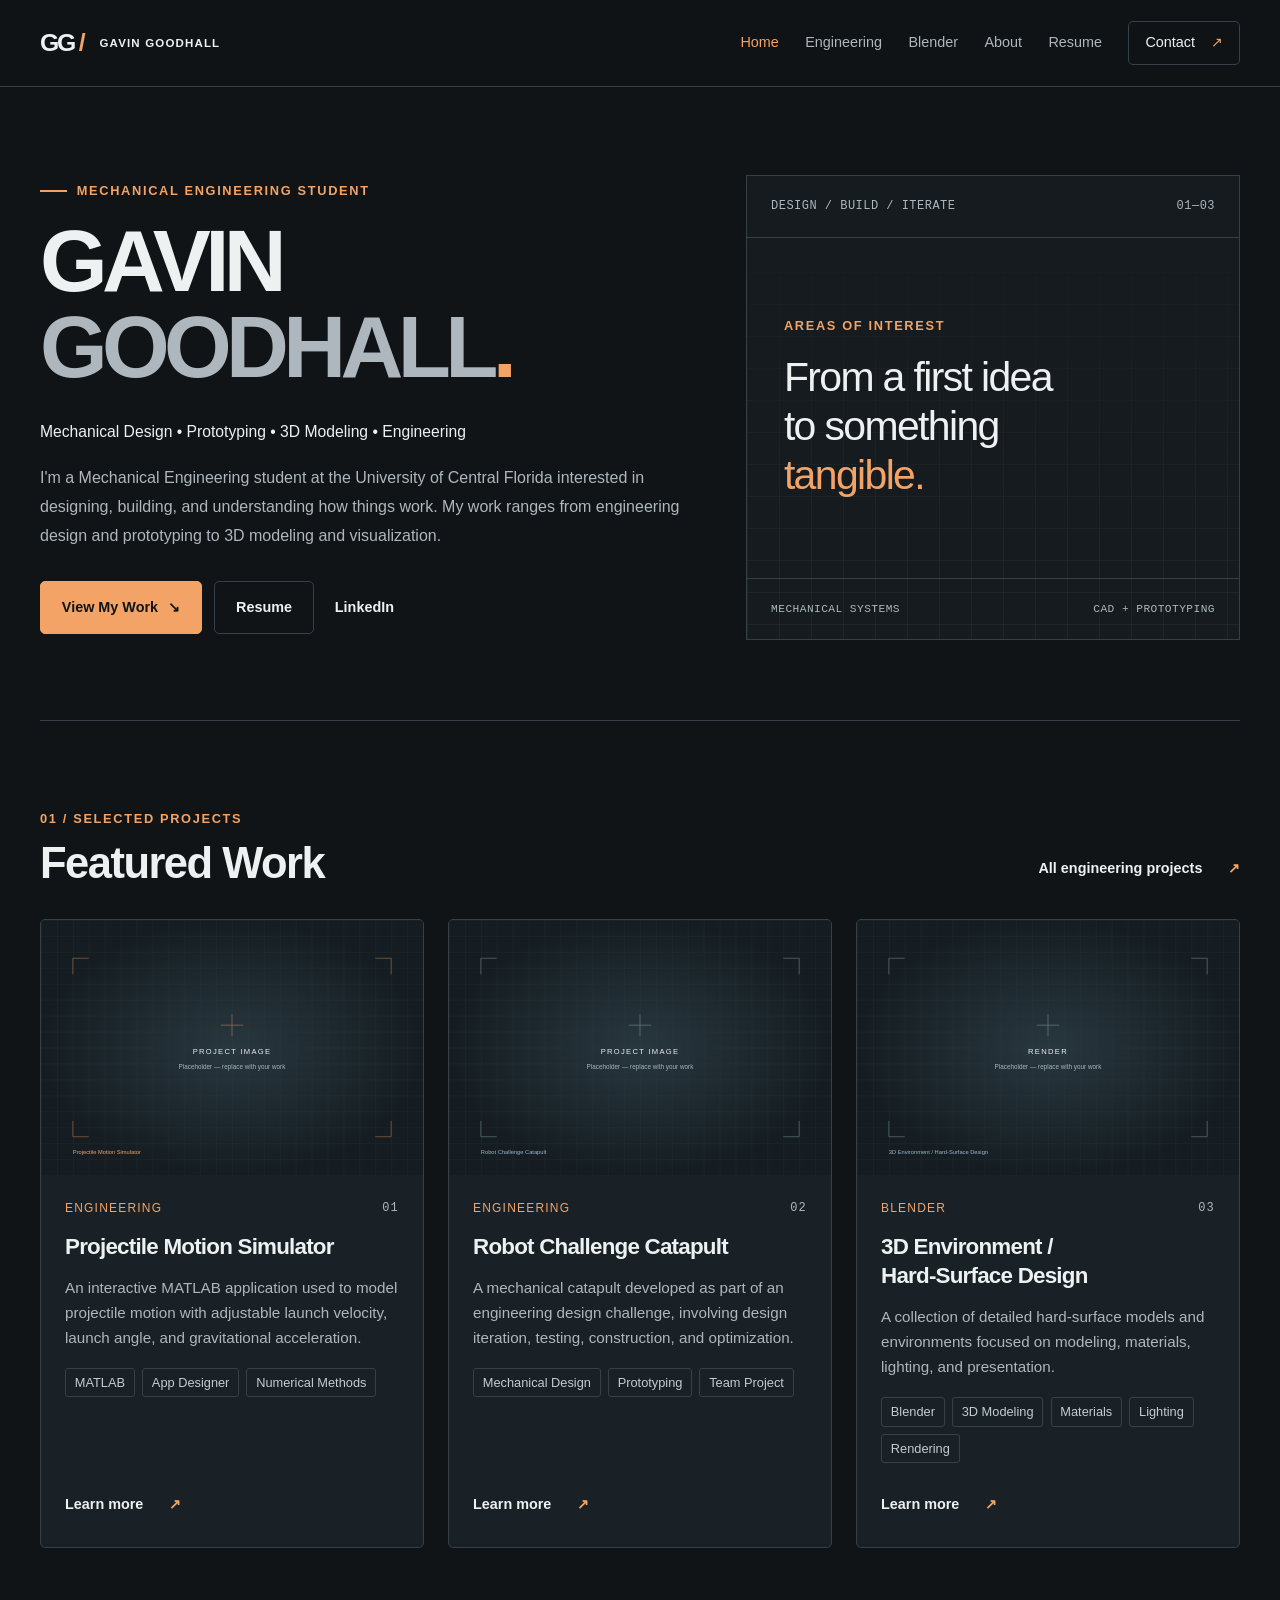
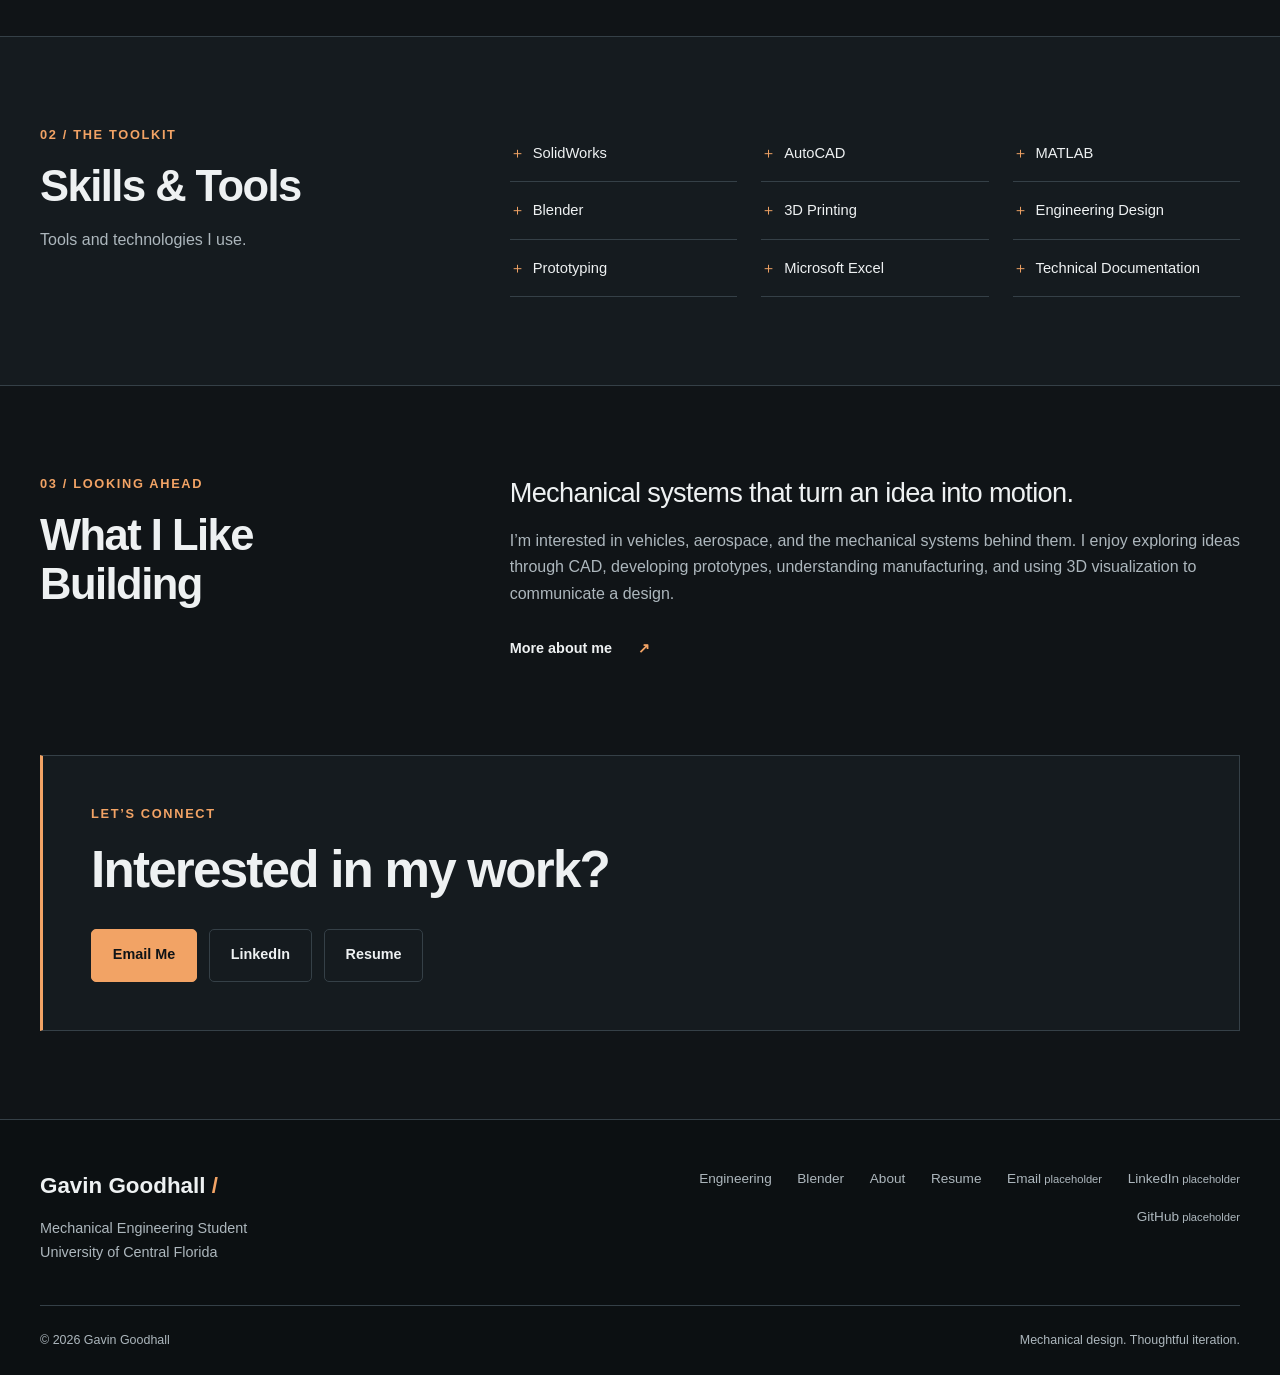
==== index.html @ ec871f54 "adding files" ====
<!doctype html>
<html lang="en"><head><meta charset="utf-8"><meta name="viewport" content="width=device-width, initial-scale=1">
<title>Gavin Goodhall | Mechanical Engineering Portfolio</title><meta name="description" content="Mechanical engineering portfolio featuring engineering projects, CAD, prototyping, MATLAB, 3D modeling, and Blender work."><meta name="theme-color" content="#101417">
<meta property="og:type" content="website"><meta property="og:title" content="Gavin Goodhall | Mechanical Engineering Portfolio"><meta property="og:description" content="Mechanical engineering portfolio featuring engineering projects, CAD, prototyping, MATLAB, 3D modeling, and Blender work.">
<!-- PLACEHOLDER: after publishing, replace these examples with full public URLs and a real 1200 × 630 JPG/PNG. Keep commented until ready.
<meta property="og:url" content="https://YOUR-USERNAME.github.io/YOUR-REPOSITORY/index.html">
<meta property="og:image" content="https://YOUR-USERNAME.github.io/YOUR-REPOSITORY/assets/images/social-preview.jpg">
-->
<link rel="icon" type="image/svg+xml" href="data:image/svg+xml,%3Csvg xmlns='http://www.w3.org/2000/svg' viewBox='0 0 64 64'%3E%3Crect width='64' height='64' rx='12' fill='%23101417'/%3E%3Ctext x='8' y='43' font-family='Arial' font-size='30' font-weight='bold' fill='%23f2a365'%3EGG%3C/text%3E%3C/svg%3E">
<link rel="stylesheet" href="css/style.css"><script defer src="js/main.js"></script></head><body>
<a class="skip-link" href="#main">Skip to content</a>
<header class="site-header"><div class="container nav-wrap"><a class="brand" href="index.html" aria-label="Gavin Goodhall home"><span class="monogram" aria-hidden="true">GG<span> /</span></span><span class="brand-name">GAVIN GOODHALL</span></a>
<button class="menu-toggle" type="button" aria-expanded="false" aria-controls="primary-nav">Menu <span aria-hidden="true">☰</span></button>
<nav id="primary-nav" aria-label="Main navigation"><a href="index.html" aria-current="page">Home</a><a href="engineering.html">Engineering</a><a href="blender.html">Blender</a><a href="about.html">About</a><a href="assets/resume/Gavin_Goodhall_Resume.pdf">Resume</a><a class="nav-contact" href="#contact">Contact <span aria-hidden="true">↗</span></a></nav></div></header><main id="main"><section class="hero container"><div class="hero-copy"><p class="eyebrow"><span class="accent-rule"></span> Mechanical Engineering Student</p><h1>GAVIN<br><span>GOODHALL</span><span class="hero-dot">.</span></h1><p class="hero-subtitle">Mechanical Design • Prototyping • 3D Modeling • Engineering</p><p class="intro">I'm a Mechanical Engineering student at the University of Central Florida interested in designing, building, and understanding how things work. My work ranges from engineering design and prototyping to 3D modeling and visualization.</p><div class="button-row"><a class="button primary" href="#featured">View My Work <span aria-hidden="true">↘</span></a><a class="button" href="assets/resume/Gavin_Goodhall_Resume.pdf">Resume</a><a class="button subtle" href="https://www.linkedin.com/in/YOUR-PROFILE/" data-placeholder="LinkedIn" aria-label="LinkedIn (placeholder)">LinkedIn<span class="placeholder-marker"> placeholder</span></a></div></div><div class="hero-panel"><div class="panel-label"><span>DESIGN / BUILD / ITERATE</span><span>01—03</span></div><div class="hero-lines" aria-hidden="true"></div><div class="panel-copy"><span class="eyebrow">Areas of interest</span><p>From a first idea<br>to something<br><em>tangible.</em></p></div><div class="panel-bottom"><span>MECHANICAL SYSTEMS</span><span>CAD + PROTOTYPING</span></div></div></section>
<section id="featured" class="section container"><div class="section-heading"><div><p class="eyebrow">01 / Selected projects</p><h2>Featured Work</h2></div><a class="text-link" href="engineering.html">All engineering projects <span aria-hidden="true">↗</span></a></div><div class="project-grid featured-grid"><!-- PROJECT CARD: duplicate this article to add work. -->
<article class="project-card"><a class="image-link" href="projects/projectile-simulator.html" tabindex="-1" aria-hidden="true"><img src="assets/images/projectile-simulator.svg" alt="Placeholder for Projectile Motion Simulator project image" width="1200" height="800" loading="lazy"></a><div class="card-body"><div class="card-meta"><span>Engineering</span><span>01</span></div><h3>Projectile Motion Simulator</h3><p>An interactive MATLAB application used to model projectile motion with adjustable launch velocity, launch angle, and gravitational acceleration.</p><ul class="tags" aria-label="Tools and technologies"><li>MATLAB</li><li>App Designer</li><li>Numerical Methods</li></ul><a class="text-link" href="projects/projectile-simulator.html">Learn more<span class="sr-only">: Projectile Motion Simulator</span><span aria-hidden="true">↗</span></a></div></article><!-- PROJECT CARD: duplicate this article to add work. -->
<article class="project-card"><a class="image-link" href="projects/robot-catapult.html" tabindex="-1" aria-hidden="true"><img src="assets/images/robot-catapult.svg" alt="Placeholder for Robot Challenge Catapult project image" width="1200" height="800" loading="lazy"></a><div class="card-body"><div class="card-meta"><span>Engineering</span><span>02</span></div><h3>Robot Challenge Catapult</h3><p>A mechanical catapult developed as part of an engineering design challenge, involving design iteration, testing, construction, and optimization.</p><ul class="tags" aria-label="Tools and technologies"><li>Mechanical Design</li><li>Prototyping</li><li>Team Project</li></ul><a class="text-link" href="projects/robot-catapult.html">Learn more<span class="sr-only">: Robot Challenge Catapult</span><span aria-hidden="true">↗</span></a></div></article><article class="project-card"><a class="image-link" href="blender.html" tabindex="-1" aria-hidden="true"><img src="assets/images/blender-feature.svg" alt="Placeholder for 3D environment and hard-surface renders" width="1200" height="800" loading="lazy"></a><div class="card-body"><div class="card-meta"><span>Blender</span><span>03</span></div><h3>3D Environment / Hard-Surface Design</h3><p>A collection of detailed hard-surface models and environments focused on modeling, materials, lighting, and presentation.</p><ul class="tags" aria-label="Tools and technologies"><li>Blender</li><li>3D Modeling</li><li>Materials</li><li>Lighting</li><li>Rendering</li></ul><a class="text-link" href="blender.html">Learn more<span class="sr-only">: 3D Modeling &amp; Visualization</span><span aria-hidden="true">↗</span></a></div></article></div></section>
<section class="section tools-section"><div class="container tools-layout"><div><p class="eyebrow">02 / The toolkit</p><h2>Skills &amp; Tools</h2><p>Tools and technologies I use.</p></div><ul class="tool-list"><li><span aria-hidden="true">＋</span>SolidWorks</li><li><span aria-hidden="true">＋</span>AutoCAD</li><li><span aria-hidden="true">＋</span>MATLAB</li><li><span aria-hidden="true">＋</span>Blender</li><li><span aria-hidden="true">＋</span>3D Printing</li><li><span aria-hidden="true">＋</span>Engineering Design</li><li><span aria-hidden="true">＋</span>Prototyping</li><li><span aria-hidden="true">＋</span>Microsoft Excel</li><li><span aria-hidden="true">＋</span>Technical Documentation</li></ul></div></section>
<section class="section container interests-section"><div><p class="eyebrow">03 / Looking ahead</p><h2>What I Like<br>Building</h2></div><div><p class="large-copy">Mechanical systems that turn an idea into motion.</p><p>I’m interested in vehicles, aerospace, and the mechanical systems behind them. I enjoy exploring ideas through CAD, developing prototypes, understanding manufacturing, and using 3D visualization to communicate a design.</p><a class="text-link" href="about.html">More about me <span aria-hidden="true">↗</span></a></div></section>
<section class="container contact-cta"><p class="eyebrow">Let’s connect</p><h2>Interested in my work?</h2><div class="button-row"><a class="button primary" href="mailto:your-email@example.com" data-placeholder="Email Me" aria-label="Email Me (placeholder)">Email Me<span class="placeholder-marker"> placeholder</span></a><a class="button" href="https://www.linkedin.com/in/YOUR-PROFILE/" data-placeholder="LinkedIn" aria-label="LinkedIn (placeholder)">LinkedIn<span class="placeholder-marker"> placeholder</span></a><a class="button" href="assets/resume/Gavin_Goodhall_Resume.pdf">Resume</a></div></section></main><footer id="contact" class="site-footer"><div class="container"><div class="footer-top"><div><a class="footer-name" href="index.html">Gavin Goodhall<span> /</span></a><p>Mechanical Engineering Student<br>University of Central Florida</p></div><div class="footer-links"><a href="engineering.html">Engineering</a><a href="blender.html">Blender</a><a href="about.html">About</a><a href="assets/resume/Gavin_Goodhall_Resume.pdf">Resume</a><a class="" href="mailto:your-email@example.com" data-placeholder="Email" aria-label="Email (placeholder)">Email<span class="placeholder-marker"> placeholder</span></a><a class="" href="https://www.linkedin.com/in/YOUR-PROFILE/" data-placeholder="LinkedIn" aria-label="LinkedIn (placeholder)">LinkedIn<span class="placeholder-marker"> placeholder</span></a><a class="" href="https://github.com/YOUR-USERNAME" data-placeholder="GitHub" aria-label="GitHub (placeholder)">GitHub<span class="placeholder-marker"> placeholder</span></a></div></div><div class="footer-bottom"><span>© <span data-year>2026</span> Gavin Goodhall</span><span>Mechanical design. Thoughtful iteration.</span></div></div></footer>
<dialog id="placeholder-dialog" class="notice-dialog" aria-labelledby="notice-title"><button class="dialog-close" type="button" data-close aria-label="Close placeholder notice">Close ×</button><p class="eyebrow">Portfolio in progress</p><h2 id="notice-title">Contact link coming soon</h2><p id="notice-copy">This is a placeholder link. Gavin’s contact information has not been added yet.</p></dialog></body></html>
---- css/style.css ----
/* GAVIN GOODHALL / Shared styles for every page.
   Change these tokens to recolor or resize the whole site. No build step needed. */
:root {
  --background: #101417;
  --surface: #151b1f;
  --card-color: #192126;
  --text: #eef1f2;
  --muted: #adb7bd;
  --accent: #f2a365;
  --accent-hover: #ffc18c;
  --border-color: #354047;
  --spacing-xs: .5rem;
  --spacing-sm: 1rem;
  --spacing-md: 1.5rem;
  --spacing-lg: 2.5rem;
  --spacing-xl: 5.5rem;
  --max-content-width: 1240px;
  --radius: 5px;
}
* { box-sizing: border-box; }
html { scroll-behavior: smooth; scroll-padding-top: 7rem; }
body { margin: 0; background: var(--background); color: var(--text); font-family: "Segoe UI", Arial, sans-serif; font-size: 1rem; line-height: 1.65; -webkit-font-smoothing: antialiased; }
body.modal-open { overflow: hidden; }
a { color: inherit; text-decoration: none; }
button { font: inherit; cursor: pointer; }
button, a { -webkit-tap-highlight-color: transparent; }
a:focus-visible, button:focus-visible { outline: 3px solid var(--accent); outline-offset: 5px; }
::selection { background: var(--accent); color: var(--background); }
img { display: block; width: 100%; max-width: 100%; height: auto; }
figure, p, h1, h2, h3 { margin: 0; }
p { color: var(--muted); }
p + p { margin-top: 1rem; }
h1, h2, h3 { color: var(--text); line-height: 1.12; font-weight: 650; letter-spacing: -.035em; text-wrap: balance; }
h2 { font-size: clamp(2rem, 3.4vw, 3rem); }
h3 { font-size: 1.4rem; line-height: 1.3; }
strong { font-weight: 600; }
.container { width: min(var(--max-content-width), calc(100% - 5rem)); margin-inline: auto; }
.section { padding-block: var(--spacing-xl); }
.eyebrow { text-transform: uppercase; letter-spacing: .13em; font-size: .8rem; line-height: 1.5; font-weight: 600; margin-bottom: 1.1rem; color: var(--accent); }
.sr-only { position: absolute; width: 1px; height: 1px; padding: 0; margin: -1px; overflow: hidden; clip: rect(0,0,0,0); white-space: nowrap; border: 0; }
.skip-link { position: fixed; top: -100px; left: 1rem; padding: .7rem 1rem; background: var(--accent); color: var(--background); z-index: 100; }
.skip-link:focus { top: 1rem; }
/* Navigation stays usable without JavaScript; JS enhances it on mobile. */
.site-header { position: sticky; top: 0; z-index: 20; background: #101417f5; border-bottom: 1px solid var(--border-color); }
.nav-wrap { display: flex; align-items: center; justify-content: space-between; min-height: 86px; gap: 1.5rem; }
.brand { display: flex; align-items: center; gap: 1rem; flex-shrink: 0; }
.monogram { font-size: 1.55rem; letter-spacing: -.09em; font-weight: 750; }
.monogram span, .footer-name span { color: var(--accent); }
.brand-name { letter-spacing: .1em; font-size: .72rem; font-weight: 650; }
#primary-nav { display: flex; align-items: center; gap: 1.65rem; font-size: .9rem; }
#primary-nav a { padding-block: .7rem; color: var(--muted); transition: color .18s ease; }
#primary-nav a:hover, #primary-nav a[aria-current="page"] { color: var(--accent); }
#primary-nav .nav-contact { border: 1px solid var(--border-color); color: var(--text); padding: .55rem 1rem; border-radius: var(--radius); }
.nav-contact span { color: var(--accent); margin-left: .75rem; }
.menu-toggle { display: none; border: 1px solid var(--border-color); border-radius: var(--radius); background: transparent; color: var(--text); padding: .55rem .8rem; }
/* Homepage: editorial nameplate and a quiet technical grid, not a stock photo. */
.hero { display: grid; grid-template-columns: 1.3fr 1fr; gap: 4rem; align-items: center; padding-block: 5.5rem 5rem; }
.hero .eyebrow { display: flex; align-items: center; gap: .6rem; }
.accent-rule { width: 1.7rem; height: 2px; background: var(--accent); }
.hero h1 { font-size: clamp(3.5rem, 6.8vw, 6.2rem); line-height: .99; font-weight: 750; letter-spacing: -.065em; }
.hero h1 > span:not(.hero-dot) { color: var(--muted); }
.hero-dot { color: var(--accent); }
.hero-subtitle { color: var(--text); margin-top: 1.8rem; max-width: 34rem; font-size: .98rem; }
.intro { max-width: 47rem; font-size: 1.1rem; line-height: 1.8; }
.hero .intro { margin-top: 1.2rem; font-size: 1rem; }
.button-row { display: flex; gap: .75rem; align-items: center; flex-wrap: wrap; margin-top: 1.9rem; }
.button { display: inline-flex; justify-content: center; align-items: center; gap: .65rem; padding: .85rem 1.3rem; min-height: 48px; border: 1px solid var(--border-color); border-radius: var(--radius); font-size: .9rem; font-weight: 600; color: var(--text); transition: background .18s ease, border-color .18s ease, transform .18s ease; }
.button:hover { background: var(--card-color); border-color: var(--muted); transform: translateY(-2px); }
.button.primary { background: var(--accent); color: var(--background); border-color: var(--accent); }
.button.primary:hover { background: var(--accent-hover); border-color: var(--accent-hover); }
.button.subtle { border-color: transparent; padding-inline: .5rem; }
.placeholder-marker { display: none; }
.hero-panel { min-height: 465px; position: relative; overflow: hidden; background: var(--surface); border: 1px solid var(--border-color); display: flex; flex-direction: column; justify-content: space-between; }
.panel-label, .panel-bottom { display: flex; justify-content: space-between; gap: 1rem; position: relative; z-index: 1; padding: 1.3rem 1.5rem; font-family: Consolas, monospace; font-size: .75rem; color: var(--muted); letter-spacing: .04em; }
.panel-label { border-bottom: 1px solid var(--border-color); }
.panel-bottom { border-top: 1px solid var(--border-color); font-size: .7rem; }
.hero-lines { position: absolute; inset: 0; background-image: linear-gradient(#34404750 1px, transparent 1px), linear-gradient(90deg,#34404750 1px, transparent 1px); background-size: 32px 32px; mask-image: linear-gradient(to bottom, transparent, black); }
.panel-copy { padding: 2rem 2.3rem; position: relative; }
.panel-copy p:not(.eyebrow) { color: var(--text); font-size: clamp(2rem,3.2vw,3rem); letter-spacing: -.04em; line-height: 1.2; }
.panel-copy em { color: var(--accent); font-style: normal; }
.section-heading { display: flex; align-items: end; justify-content: space-between; gap: 2rem; margin-bottom: 2rem; }
.section-heading .eyebrow { margin-bottom: .65rem; }
#featured { border-top: 1px solid var(--border-color); }
.text-link { display: inline-flex; align-items: center; gap: 1.6rem; font-size: .9rem; font-weight: 600; border-bottom: 1px solid transparent; padding-block: .35rem; }
.text-link span[aria-hidden] { color: var(--accent); }
.text-link:hover { color: var(--accent); border-bottom-color: var(--accent); }
/* Shared engineering cards: no fixed text heights, so editing won't clip content. */
.project-grid { display: grid; gap: 1.5rem; }
.featured-grid { grid-template-columns: repeat(3,minmax(0,1fr)); }
.engineering-grid { grid-template-columns: repeat(2,minmax(0,1fr)); }
.project-card { min-width: 0; background: var(--card-color); border: 1px solid var(--border-color); border-radius: var(--radius); overflow: hidden; display: flex; flex-direction: column; transition: transform .2s ease, border-color .2s ease; }
.project-card:hover { transform: translateY(-4px); border-color: #70818b; }
.image-link { display: block; overflow: hidden; }
.project-card img { aspect-ratio: 3/2; object-fit: cover; transition: transform .3s ease; }
.project-card:hover img { transform: scale(1.025); }
.card-body { padding: 1.5rem; flex: 1; display: flex; align-items: start; flex-direction: column; }
.card-meta { width: 100%; display: flex; justify-content: space-between; gap: 1rem; text-transform: uppercase; letter-spacing: .1em; font-size: .75rem; color: var(--accent); margin-bottom: .8rem; }
.card-meta span:last-child { color: var(--muted); font-family: Consolas, monospace; }
.card-body h3 { margin-bottom: .9rem; }
.card-body p { font-size: .95rem; }
.tags { list-style: none; padding: 0; margin: 1.1rem 0 1.5rem; display: flex; flex-wrap: wrap; gap: .45rem; }
.tags li { font-size: .8rem; color: #c2ccd2; border: 1px solid var(--border-color); border-radius: 3px; padding: .2rem .55rem; }
.card-body .text-link { margin-top: auto; }
.tools-section { background: var(--surface); border-block: 1px solid var(--border-color); }
.tools-layout { display: grid; grid-template-columns: 1fr 1.8fr; gap: 4rem; }
.tools-layout h2 { margin-bottom: 1rem; }
.tool-list { list-style: none; margin: 0; padding: 0; display: grid; grid-template-columns: repeat(3,minmax(0,1fr)); gap: 0 1.5rem; }
.tool-list li { padding: 1rem 0; border-bottom: 1px solid var(--border-color); font-size: .92rem; }
.tool-list span { color: var(--accent); padding-right: .5rem; }
.interests-section { display: grid; grid-template-columns: 1fr 1.8fr; gap: 4rem; }
.large-copy { font-size: 1.7rem; color: var(--text); letter-spacing: -.025em; line-height: 1.4; }
.interests-section .text-link { margin-top: 1.5rem; }
.contact-cta { margin-bottom: 5.5rem; padding: 3rem; border: 1px solid var(--border-color); background: var(--surface); border-left: 3px solid var(--accent); }
.contact-cta h2 { font-size: clamp(2rem,4vw,3.3rem); }
/* Inner pages. */
.page-heading { padding-block: 4.5rem 3.5rem; }
.page-heading h1 { font-size: clamp(3rem,6vw,5.3rem); max-width: 62rem; margin-bottom: 1.6rem; }
.page-heading h1 span { color: var(--muted); }
.content-note { font-size: .85rem; color: var(--muted); margin-top: 1.4rem; }
.projects-section { padding-top: .5rem; }
.engineering-grid .card-body { padding: 1.8rem; }
.art-grid { display: grid; grid-template-columns: repeat(2,minmax(0,1fr)); gap: 3rem 1.8rem; }
.art-card:first-child { grid-column: 1 / -1; }
.art-card:first-child img { aspect-ratio: 2.4; }
.art-open { display: block; width: 100%; border: 0; padding: 0; background: none; color: var(--text); text-align: left; }
.art-image { overflow: hidden; position: relative; border: 1px solid var(--border-color); border-radius: var(--radius); }
.art-image img { aspect-ratio: 3/2; object-fit: cover; transition: transform .25s ease; }
.art-open:hover img { transform: scale(1.025); }
.view-render { position: absolute; bottom: 1rem; right: 1rem; padding: .5rem .8rem; background: var(--background); border: 1px solid var(--border-color); border-radius: 3px; font-size: .85rem; }
.view-render span { color: var(--accent); margin-left: .75rem; }
.art-title { display: flex; justify-content: space-between; gap: 1rem; margin-top: 1.2rem; align-items: start; }
.art-title > span { color: var(--accent); font-family: Consolas,monospace; font-size: .85rem; }
.art-tools { color: var(--text); margin-top: .6rem; font-size: .9rem; }
.art-tools span { color: var(--muted); }
.focus-line { font-size: .85rem; margin-top: .3rem; }
/* Native dialogs trap focus, support Escape, and restore focus to the opener. */
dialog { color: var(--text); background: var(--surface); border: 1px solid var(--border-color); border-radius: 7px; padding: 2rem; width: min(1000px,calc(100% - 2rem)); max-height: 90dvh; overscroll-behavior: contain; }
dialog::backdrop { background: #000b; backdrop-filter: blur(5px); }
dialog:not([open]) { display: none; }
.dialog-header { display: flex; justify-content: space-between; align-items: center; gap: 1rem; margin-bottom: 1.5rem; }
.dialog-header .eyebrow { margin: 0; }
.dialog-close { margin-left: auto; flex-shrink: 0; background: var(--card-color); color: var(--text); border: 1px solid var(--border-color); border-radius: var(--radius); padding: .55rem .8rem; min-height: 44px; }
.dialog-close:hover { border-color: var(--accent); }
.gallery-dialog h2 { margin-bottom: 1.5rem; }
.gallery-meta { display: flex; flex-wrap: wrap; gap: 1.5rem 3rem; margin-block: 1.5rem; }
.gallery-meta p { flex: 1; min-width: 10rem; font-size: .9rem; margin: 0; }
.gallery-meta strong { display: block; color: var(--text); margin-bottom: .4rem; }
.modal-images { display: grid; gap: 1.5rem; }
figcaption { color: var(--muted); font-size: .85rem; padding-block: .65rem; }
.notice-dialog { max-width: 520px; }
.notice-dialog > .dialog-close { display: block; margin-bottom: 1rem; }
.notice-dialog h2 { margin-bottom: 1rem; }
.about-grid { display: grid; grid-template-columns: repeat(2,minmax(0,1fr)); gap: 1.5rem; margin-bottom: 5rem; }
.about-block { border: 1px solid var(--border-color); background: var(--surface); padding: 2.5rem; }
.about-block h2 { font-size: 2rem; margin-bottom: 1.2rem; }
.education { border-top: 3px solid var(--accent); }
.graduation { padding-top: 1.5rem; margin-top: 1.5rem; border-top: 1px solid var(--border-color); }
.graduation strong { color: var(--text); }
.resume-block .button { margin-top: 1.5rem; }
.back-link { display: inline-block; font-size: .9rem; margin-bottom: 2.5rem; color: var(--muted); }
.back-link:hover { color: var(--accent); }
.project-heading h1 { font-size: clamp(2.6rem,5.5vw,4.6rem); }
.project-cover { max-height: 600px; object-fit: cover; border: 1px solid var(--border-color); border-radius: var(--radius); }
.project-detail { display: grid; grid-template-columns: 220px minmax(0,1fr); gap: 5rem; padding-top: 4rem; }
.project-aside { align-self: start; position: sticky; top: 7.5rem; }
.project-aside nav { display: grid; gap: .6rem; border-left: 1px solid var(--border-color); padding-left: 1rem; }
.project-aside a { font-size: .85rem; color: var(--muted); }
.project-aside a:hover { color: var(--accent); }
.project-story section { padding-bottom: 2.5rem; margin-bottom: 2.5rem; border-bottom: 1px solid var(--border-color); }
.project-story h2 { font-size: 1.8rem; margin-bottom: 1.2rem; }
.placeholder-text { border-left: 2px solid var(--border-color); padding-left: 1rem; }
.placeholder-text strong { color: var(--accent); font-size: .9rem; }
.detail-gallery { display: grid; grid-template-columns: repeat(3,minmax(0,1fr)); gap: 1.5rem; }
.detail-gallery img { border: 1px solid var(--border-color); border-radius: var(--radius); }
.bottom-back { margin-bottom: 4rem; }
/* Footer is deliberately present in HTML on every page (also works without JS). */
.site-footer { background: #0c1012; border-top: 1px solid var(--border-color); padding-top: 3rem; }
.footer-top { display: grid; grid-template-columns: 1fr 1fr; gap: 3rem; padding-bottom: 2.5rem; }
.footer-name { font-size: 1.4rem; font-weight: 600; }
.footer-top p { font-size: .9rem; margin-top: .8rem; }
.footer-links { display: flex; flex-wrap: wrap; align-content: start; justify-content: end; gap: 1rem 1.6rem; font-size: .85rem; color: var(--muted); }
.footer-links a:hover { color: var(--accent); }
.footer-links .placeholder-marker { display: inline; font-size: .7rem; }
.footer-bottom { display: flex; justify-content: space-between; gap: 1rem; padding-block: 1.5rem; border-top: 1px solid var(--border-color); font-size: .78rem; color: var(--muted); }
@media (min-width: 1600px) { :root { --max-content-width: 1380px; } .hero { padding-block: 7rem; } }
@media (max-width: 1100px) {
  .brand-name { display: none; }
  .hero { gap: 2.5rem; }
  .hero-panel { min-height: 430px; }
  .hero h1 { font-size: clamp(3.5rem,7vw,5.5rem); }
  .tools-layout, .interests-section { gap: 2rem; }
  .tool-list { grid-template-columns: repeat(2,minmax(0,1fr)); }
  .featured-grid { gap: 1rem; }
  .card-body { padding: 1.2rem; }
  .project-detail { gap: 3rem; }
}
@media (max-width: 800px) {
  :root { --spacing-xl: 3.5rem; }
  .container { width: calc(100% - 2.5rem); }
  .nav-wrap { min-height: 74px; flex-wrap: wrap; }
  .brand-name { display: inline; }
  #primary-nav { width: 100%; flex-wrap: wrap; padding-bottom: 1rem; gap: .8rem 1.4rem; }
  .js .menu-toggle { display: block; }
  .js #primary-nav { display: none; }
  .js #primary-nav.is-open { display: flex; }
  .hero { grid-template-columns: 1fr; padding-top: 3.5rem; }
  .hero h1 { font-size: clamp(3.6rem,11vw,6rem); }
  .hero-panel { min-height: 330px; }
  .panel-copy p:not(.eyebrow) { font-size: 2.5rem; }
  .featured-grid { grid-template-columns: 1fr; gap: 1.5rem; }
  .featured-grid .project-card { display: grid; grid-template-columns: 1fr 1.15fr; }
  .featured-grid .image-link { height: 100%; }
  .featured-grid img { height: 100%; object-fit: cover; }
  .tools-layout, .interests-section { grid-template-columns: 1fr; }
  .tool-list { grid-template-columns: repeat(3,minmax(0,1fr)); }
  .section-heading { align-items: start; flex-direction: column; gap: 1rem; }
  .about-block { padding: 1.8rem; }
  .project-detail { grid-template-columns: 1fr; gap: 2.5rem; }
  .project-aside { position: static; }
  .project-aside nav { display: flex; flex-wrap: wrap; gap: .7rem 1.2rem; }
  .detail-gallery { grid-template-columns: 1fr; }
  .footer-top { grid-template-columns: 1fr; gap: 2rem; }
  .footer-links { justify-content: start; }
}
@media (max-width: 560px) {
  .container { width: calc(100% - 2rem); }
  .brand-name { font-size: .65rem; }
  .hero h1 { font-size: clamp(2.8rem,11.3vw,4.2rem); }
  .hero-subtitle { font-size: .9rem; }
  .hero .eyebrow { font-size: .7rem; }
  .panel-label, .panel-bottom { padding: 1rem; font-size: .65rem; }
  .panel-copy { padding: 1.5rem; }
  .featured-grid .project-card { display: flex; }
  .featured-grid img { height: auto; }
  .card-body, .engineering-grid .card-body { padding: 1.4rem; }
  .engineering-grid, .art-grid, .about-grid { grid-template-columns: 1fr; }
  .art-card:first-child img { aspect-ratio: 3/2; }
  .art-title h3 { font-size: 1.25rem; }
  .tool-list { grid-template-columns: repeat(2,minmax(0,1fr)); gap: 0 1rem; }
  .tool-list li { font-size: .85rem; }
  .contact-cta { padding: 2rem 1.3rem; margin-bottom: 3.5rem; }
  .page-heading { padding-top: 3rem; }
  .page-heading h1 { font-size: 2.75rem; overflow-wrap: anywhere; }
  .intro { font-size: 1rem; }
  .footer-bottom { flex-direction: column; gap: .4rem; }
  dialog { padding: 1.2rem; max-height: 92dvh; }
  .dialog-header .eyebrow { font-size: .65rem; }
}
/* Respect the visitor's system preference and keep movement optional. */
@media (prefers-reduced-motion: reduce) {
  html { scroll-behavior: auto; }
  *, *::before, *::after { transition: none !important; animation: none !important; }
}
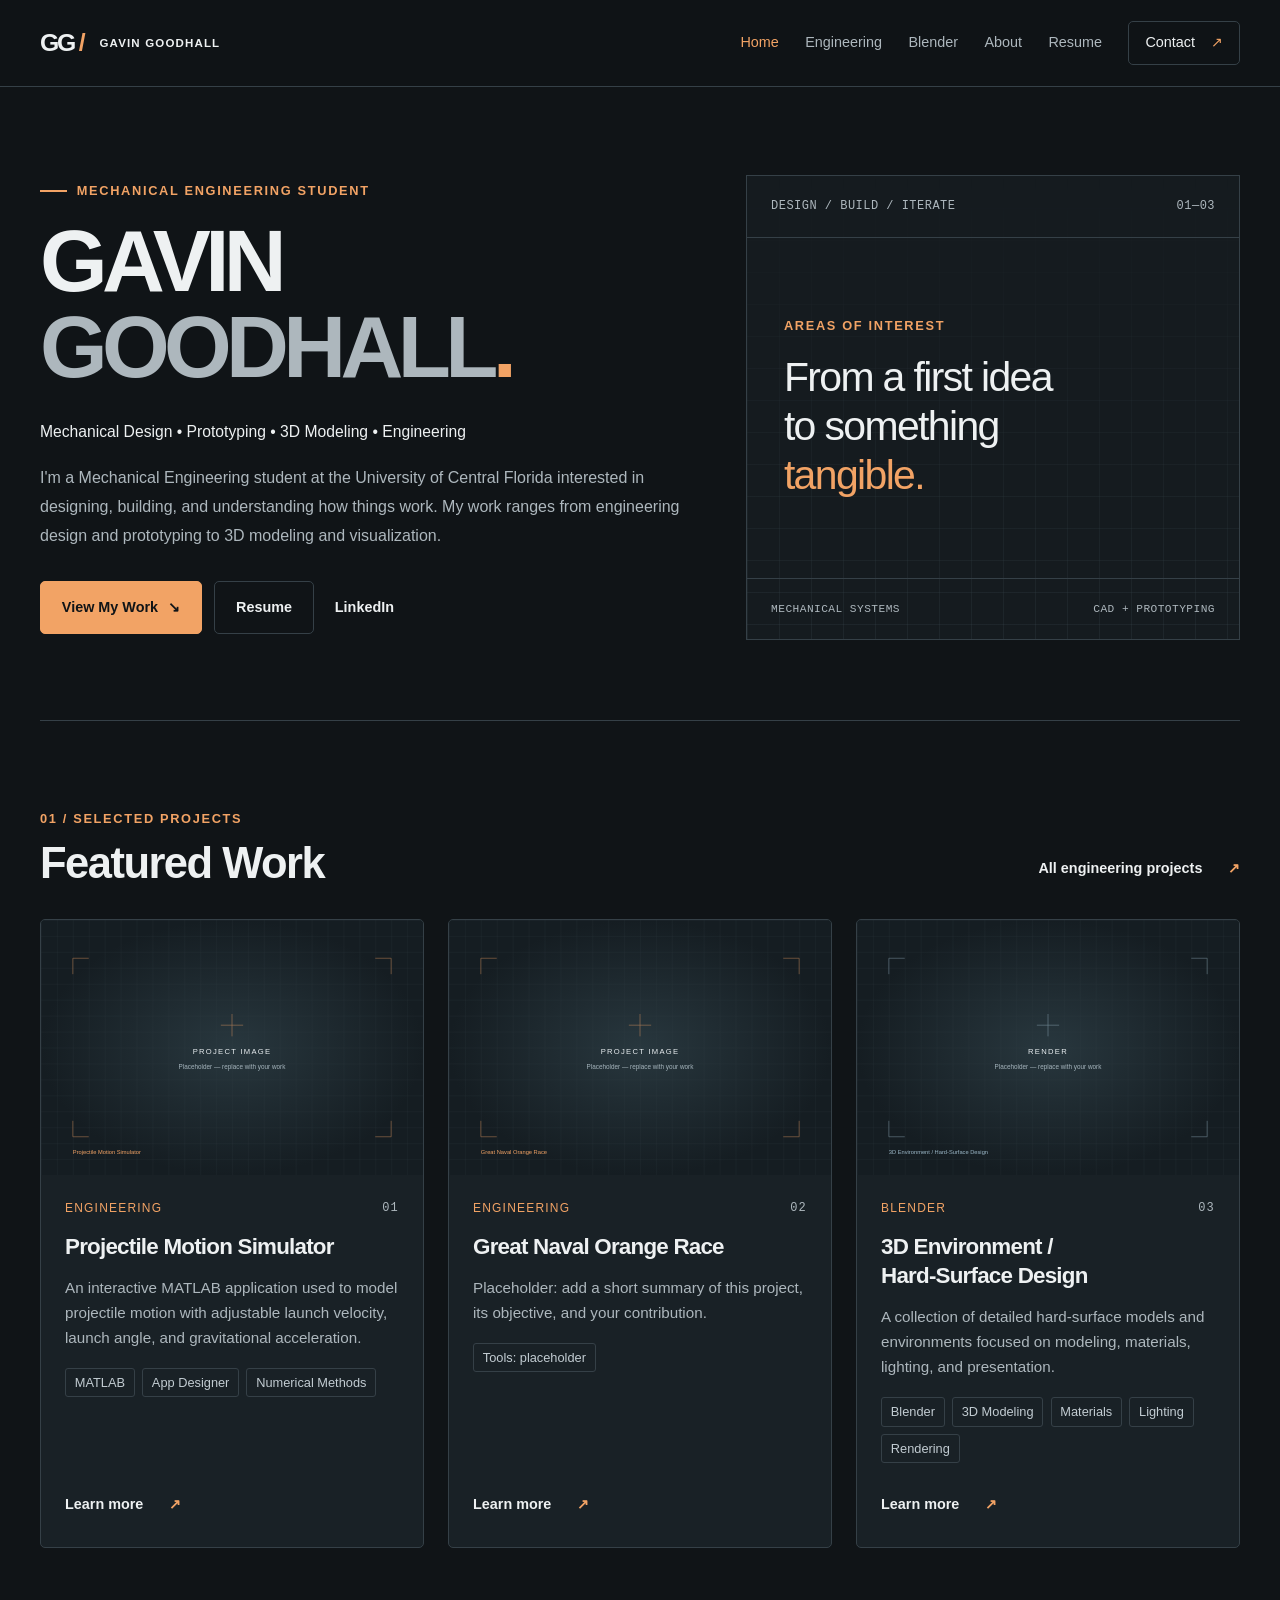
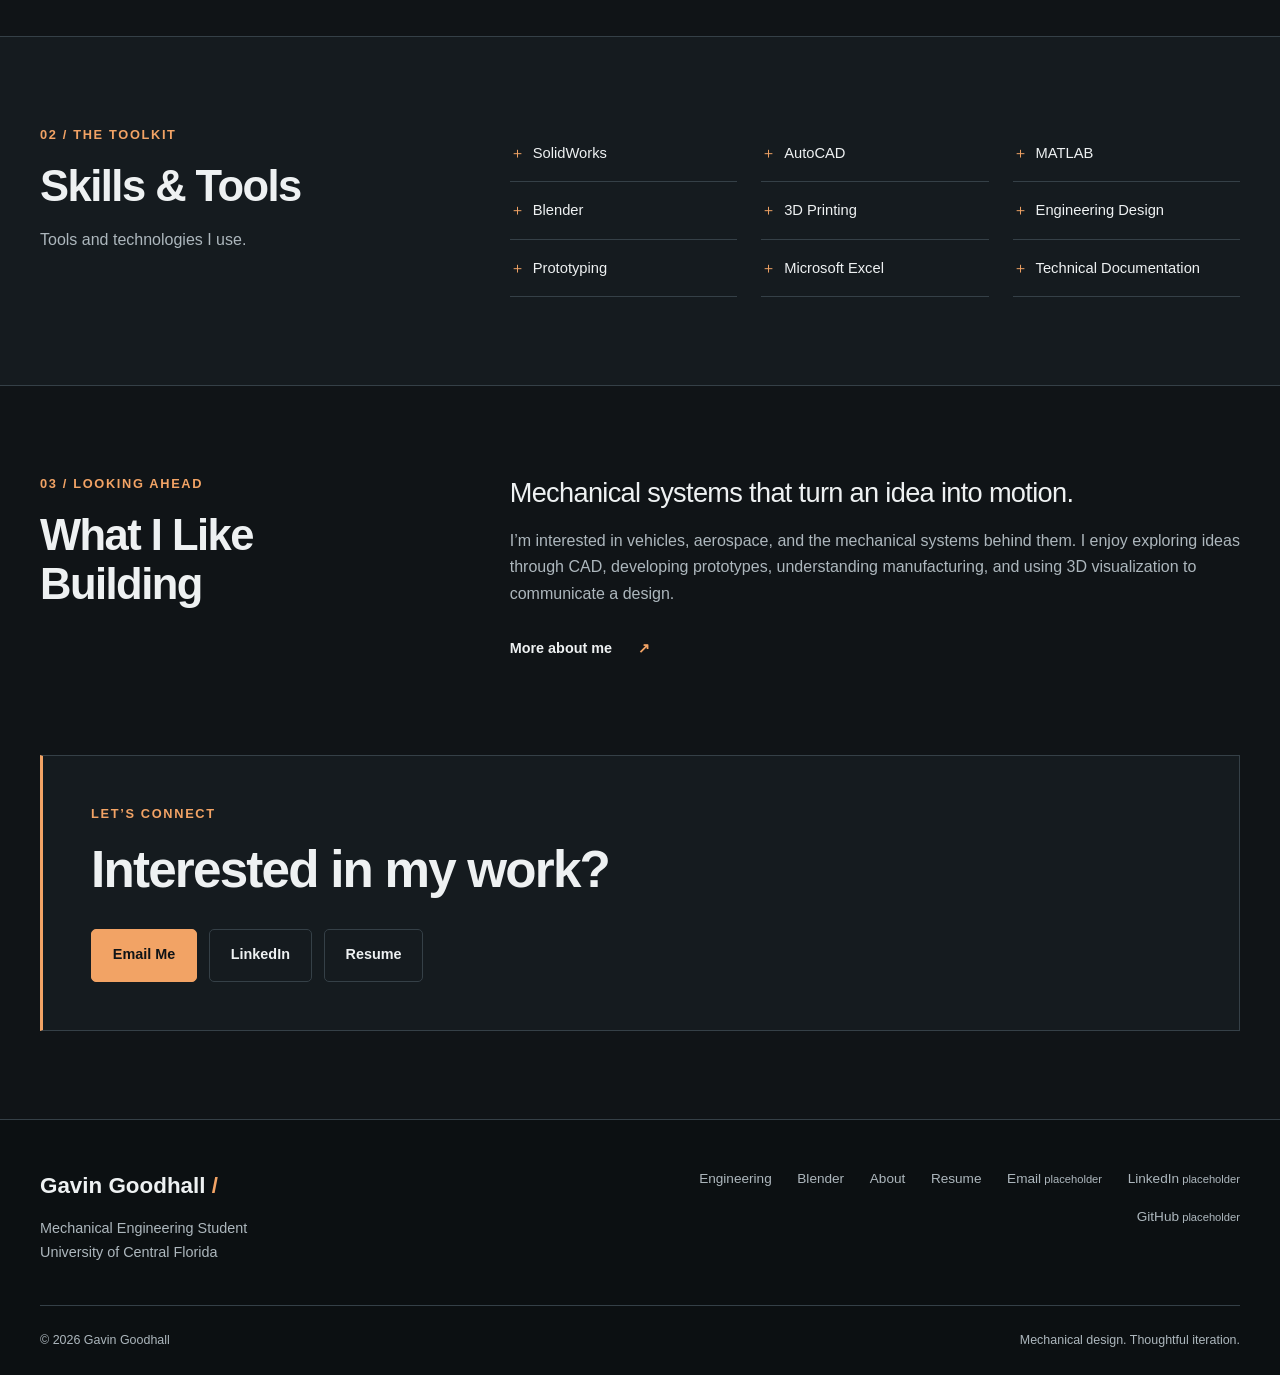
==== commit 3f0c9afc: "Update index.html" ====
--- a/index.html
+++ b/index.html
@@ -11,11 +11,11 @@
 <a class="skip-link" href="#main">Skip to content</a>
 <header class="site-header"><div class="container nav-wrap"><a class="brand" href="index.html" aria-label="Gavin Goodhall home"><span class="monogram" aria-hidden="true">GG<span> /</span></span><span class="brand-name">GAVIN GOODHALL</span></a>
 <button class="menu-toggle" type="button" aria-expanded="false" aria-controls="primary-nav">Menu <span aria-hidden="true">☰</span></button>
-<nav id="primary-nav" aria-label="Main navigation"><a href="index.html" aria-current="page">Home</a><a href="engineering.html">Engineering</a><a href="blender.html">Blender</a><a href="about.html">About</a><a href="assets/resume/Gavin_Goodhall_Resume.pdf">Resume</a><a class="nav-contact" href="#contact">Contact <span aria-hidden="true">↗</span></a></nav></div></header><main id="main"><section class="hero container"><div class="hero-copy"><p class="eyebrow"><span class="accent-rule"></span> Mechanical Engineering Student</p><h1>GAVIN<br><span>GOODHALL</span><span class="hero-dot">.</span></h1><p class="hero-subtitle">Mechanical Design • Prototyping • 3D Modeling • Engineering</p><p class="intro">I'm a Mechanical Engineering student at the University of Central Florida interested in designing, building, and understanding how things work. My work ranges from engineering design and prototyping to 3D modeling and visualization.</p><div class="button-row"><a class="button primary" href="#featured">View My Work <span aria-hidden="true">↘</span></a><a class="button" href="assets/resume/Gavin_Goodhall_Resume.pdf">Resume</a><a class="button subtle" href="https://www.linkedin.com/in/YOUR-PROFILE/" data-placeholder="LinkedIn" aria-label="LinkedIn (placeholder)">LinkedIn<span class="placeholder-marker"> placeholder</span></a></div></div><div class="hero-panel"><div class="panel-label"><span>DESIGN / BUILD / ITERATE</span><span>01—03</span></div><div class="hero-lines" aria-hidden="true"></div><div class="panel-copy"><span class="eyebrow">Areas of interest</span><p>From a first idea<br>to something<br><em>tangible.</em></p></div><div class="panel-bottom"><span>MECHANICAL SYSTEMS</span><span>CAD + PROTOTYPING</span></div></div></section>
+<nav id="primary-nav" aria-label="Main navigation"><a href="index.html" aria-current="page">Home</a><a href="engineering.html">Engineering</a><a href="blender.html">Blender</a><a href="about.html">About</a><a href="assets/resume/Gavin_Goodhall_Resume.pdf" target="_blank" rel="noopener noreferrer">Resume</a><a class="nav-contact" href="#contact">Contact <span aria-hidden="true">↗</span></a></nav></div></header><main id="main"><section class="hero container"><div class="hero-copy"><p class="eyebrow"><span class="accent-rule"></span> Mechanical Engineering Student</p><h1>GAVIN<br><span>GOODHALL</span><span class="hero-dot">.</span></h1><p class="hero-subtitle">Mechanical Design • Prototyping • 3D Modeling • Engineering</p><p class="intro">I'm a Mechanical Engineering student at the University of Central Florida interested in designing, building, and understanding how things work. My work ranges from engineering design and prototyping to 3D modeling and visualization.</p><div class="button-row"><a class="button primary" href="#featured">View My Work <span aria-hidden="true">↘</span></a><a class="button" href="assets/resume/Gavin_Goodhall_Resume.pdf" target="_blank" rel="noopener noreferrer">Resume</a><a class="button subtle" href="https://www.linkedin.com/in/YOUR-PROFILE/" data-placeholder="LinkedIn" aria-label="LinkedIn (placeholder)">LinkedIn<span class="placeholder-marker"> placeholder</span></a></div></div><div class="hero-panel"><div class="panel-label"><span>DESIGN / BUILD / ITERATE</span><span>01—03</span></div><div class="hero-lines" aria-hidden="true"></div><div class="panel-copy"><span class="eyebrow">Areas of interest</span><p>From a first idea<br>to something<br><em>tangible.</em></p></div><div class="panel-bottom"><span>MECHANICAL SYSTEMS</span><span>CAD + PROTOTYPING</span></div></div></section>
 <section id="featured" class="section container"><div class="section-heading"><div><p class="eyebrow">01 / Selected projects</p><h2>Featured Work</h2></div><a class="text-link" href="engineering.html">All engineering projects <span aria-hidden="true">↗</span></a></div><div class="project-grid featured-grid"><!-- PROJECT CARD: duplicate this article to add work. -->
 <article class="project-card"><a class="image-link" href="projects/projectile-simulator.html" tabindex="-1" aria-hidden="true"><img src="assets/images/projectile-simulator.svg" alt="Placeholder for Projectile Motion Simulator project image" width="1200" height="800" loading="lazy"></a><div class="card-body"><div class="card-meta"><span>Engineering</span><span>01</span></div><h3>Projectile Motion Simulator</h3><p>An interactive MATLAB application used to model projectile motion with adjustable launch velocity, launch angle, and gravitational acceleration.</p><ul class="tags" aria-label="Tools and technologies"><li>MATLAB</li><li>App Designer</li><li>Numerical Methods</li></ul><a class="text-link" href="projects/projectile-simulator.html">Learn more<span class="sr-only">: Projectile Motion Simulator</span><span aria-hidden="true">↗</span></a></div></article><!-- PROJECT CARD: duplicate this article to add work. -->
-<article class="project-card"><a class="image-link" href="projects/robot-catapult.html" tabindex="-1" aria-hidden="true"><img src="assets/images/robot-catapult.svg" alt="Placeholder for Robot Challenge Catapult project image" width="1200" height="800" loading="lazy"></a><div class="card-body"><div class="card-meta"><span>Engineering</span><span>02</span></div><h3>Robot Challenge Catapult</h3><p>A mechanical catapult developed as part of an engineering design challenge, involving design iteration, testing, construction, and optimization.</p><ul class="tags" aria-label="Tools and technologies"><li>Mechanical Design</li><li>Prototyping</li><li>Team Project</li></ul><a class="text-link" href="projects/robot-catapult.html">Learn more<span class="sr-only">: Robot Challenge Catapult</span><span aria-hidden="true">↗</span></a></div></article><article class="project-card"><a class="image-link" href="blender.html" tabindex="-1" aria-hidden="true"><img src="assets/images/blender-feature.svg" alt="Placeholder for 3D environment and hard-surface renders" width="1200" height="800" loading="lazy"></a><div class="card-body"><div class="card-meta"><span>Blender</span><span>03</span></div><h3>3D Environment / Hard-Surface Design</h3><p>A collection of detailed hard-surface models and environments focused on modeling, materials, lighting, and presentation.</p><ul class="tags" aria-label="Tools and technologies"><li>Blender</li><li>3D Modeling</li><li>Materials</li><li>Lighting</li><li>Rendering</li></ul><a class="text-link" href="blender.html">Learn more<span class="sr-only">: 3D Modeling &amp; Visualization</span><span aria-hidden="true">↗</span></a></div></article></div></section>
+<article class="project-card"><a class="image-link" href="projects/naval-orange-race.html" tabindex="-1" aria-hidden="true"><img src="assets/images/naval-orange-race.svg" alt="Placeholder for Great Naval Orange Race project image" width="1200" height="800" loading="lazy"></a><div class="card-body"><div class="card-meta"><span>Engineering</span><span>02</span></div><h3>Great Naval Orange Race</h3><p>Placeholder: add a short summary of this project, its objective, and your contribution.</p><ul class="tags" aria-label="Tools and technologies"><li>Tools: placeholder</li></ul><a class="text-link" href="projects/naval-orange-race.html">Learn more<span class="sr-only">: Great Naval Orange Race</span><span aria-hidden="true">↗</span></a></div></article><article class="project-card"><a class="image-link" href="blender.html" tabindex="-1" aria-hidden="true"><img src="assets/images/blender-feature.svg" alt="Placeholder for 3D environment and hard-surface renders" width="1200" height="800" loading="lazy"></a><div class="card-body"><div class="card-meta"><span>Blender</span><span>03</span></div><h3>3D Environment / Hard-Surface Design</h3><p>A collection of detailed hard-surface models and environments focused on modeling, materials, lighting, and presentation.</p><ul class="tags" aria-label="Tools and technologies"><li>Blender</li><li>3D Modeling</li><li>Materials</li><li>Lighting</li><li>Rendering</li></ul><a class="text-link" href="blender.html">Learn more<span class="sr-only">: 3D Modeling &amp; Visualization</span><span aria-hidden="true">↗</span></a></div></article></div></section>
 <section class="section tools-section"><div class="container tools-layout"><div><p class="eyebrow">02 / The toolkit</p><h2>Skills &amp; Tools</h2><p>Tools and technologies I use.</p></div><ul class="tool-list"><li><span aria-hidden="true">＋</span>SolidWorks</li><li><span aria-hidden="true">＋</span>AutoCAD</li><li><span aria-hidden="true">＋</span>MATLAB</li><li><span aria-hidden="true">＋</span>Blender</li><li><span aria-hidden="true">＋</span>3D Printing</li><li><span aria-hidden="true">＋</span>Engineering Design</li><li><span aria-hidden="true">＋</span>Prototyping</li><li><span aria-hidden="true">＋</span>Microsoft Excel</li><li><span aria-hidden="true">＋</span>Technical Documentation</li></ul></div></section>
 <section class="section container interests-section"><div><p class="eyebrow">03 / Looking ahead</p><h2>What I Like<br>Building</h2></div><div><p class="large-copy">Mechanical systems that turn an idea into motion.</p><p>I’m interested in vehicles, aerospace, and the mechanical systems behind them. I enjoy exploring ideas through CAD, developing prototypes, understanding manufacturing, and using 3D visualization to communicate a design.</p><a class="text-link" href="about.html">More about me <span aria-hidden="true">↗</span></a></div></section>
-<section class="container contact-cta"><p class="eyebrow">Let’s connect</p><h2>Interested in my work?</h2><div class="button-row"><a class="button primary" href="mailto:your-email@example.com" data-placeholder="Email Me" aria-label="Email Me (placeholder)">Email Me<span class="placeholder-marker"> placeholder</span></a><a class="button" href="https://www.linkedin.com/in/YOUR-PROFILE/" data-placeholder="LinkedIn" aria-label="LinkedIn (placeholder)">LinkedIn<span class="placeholder-marker"> placeholder</span></a><a class="button" href="assets/resume/Gavin_Goodhall_Resume.pdf">Resume</a></div></section></main><footer id="contact" class="site-footer"><div class="container"><div class="footer-top"><div><a class="footer-name" href="index.html">Gavin Goodhall<span> /</span></a><p>Mechanical Engineering Student<br>University of Central Florida</p></div><div class="footer-links"><a href="engineering.html">Engineering</a><a href="blender.html">Blender</a><a href="about.html">About</a><a href="assets/resume/Gavin_Goodhall_Resume.pdf">Resume</a><a class="" href="mailto:your-email@example.com" data-placeholder="Email" aria-label="Email (placeholder)">Email<span class="placeholder-marker"> placeholder</span></a><a class="" href="https://www.linkedin.com/in/YOUR-PROFILE/" data-placeholder="LinkedIn" aria-label="LinkedIn (placeholder)">LinkedIn<span class="placeholder-marker"> placeholder</span></a><a class="" href="https://github.com/YOUR-USERNAME" data-placeholder="GitHub" aria-label="GitHub (placeholder)">GitHub<span class="placeholder-marker"> placeholder</span></a></div></div><div class="footer-bottom"><span>© <span data-year>2026</span> Gavin Goodhall</span><span>Mechanical design. Thoughtful iteration.</span></div></div></footer>
+<section class="container contact-cta"><p class="eyebrow">Let’s connect</p><h2>Interested in my work?</h2><div class="button-row"><a class="button primary" href="mailto:your-email@example.com" data-placeholder="Email Me" aria-label="Email Me (placeholder)">Email Me<span class="placeholder-marker"> placeholder</span></a><a class="button" href="https://www.linkedin.com/in/YOUR-PROFILE/" data-placeholder="LinkedIn" aria-label="LinkedIn (placeholder)">LinkedIn<span class="placeholder-marker"> placeholder</span></a><a class="button" href="assets/resume/Gavin_Goodhall_Resume.pdf" target="_blank" rel="noopener noreferrer">Resume</a></div></section></main><footer id="contact" class="site-footer"><div class="container"><div class="footer-top"><div><a class="footer-name" href="index.html">Gavin Goodhall<span> /</span></a><p>Mechanical Engineering Student<br>University of Central Florida</p></div><div class="footer-links"><a href="engineering.html">Engineering</a><a href="blender.html">Blender</a><a href="about.html">About</a><a href="assets/resume/Gavin_Goodhall_Resume.pdf" target="_blank" rel="noopener noreferrer">Resume</a><a class="" href="mailto:your-email@example.com" data-placeholder="Email" aria-label="Email (placeholder)">Email<span class="placeholder-marker"> placeholder</span></a><a class="" href="https://www.linkedin.com/in/YOUR-PROFILE/" data-placeholder="LinkedIn" aria-label="LinkedIn (placeholder)">LinkedIn<span class="placeholder-marker"> placeholder</span></a><a class="" href="https://github.com/YOUR-USERNAME" data-placeholder="GitHub" aria-label="GitHub (placeholder)">GitHub<span class="placeholder-marker"> placeholder</span></a></div></div><div class="footer-bottom"><span>© <span data-year>2026</span> Gavin Goodhall</span><span>Mechanical design. Thoughtful iteration.</span></div></div></footer>
 <dialog id="placeholder-dialog" class="notice-dialog" aria-labelledby="notice-title"><button class="dialog-close" type="button" data-close aria-label="Close placeholder notice">Close ×</button><p class="eyebrow">Portfolio in progress</p><h2 id="notice-title">Contact link coming soon</h2><p id="notice-copy">This is a placeholder link. Gavin’s contact information has not been added yet.</p></dialog></body></html>
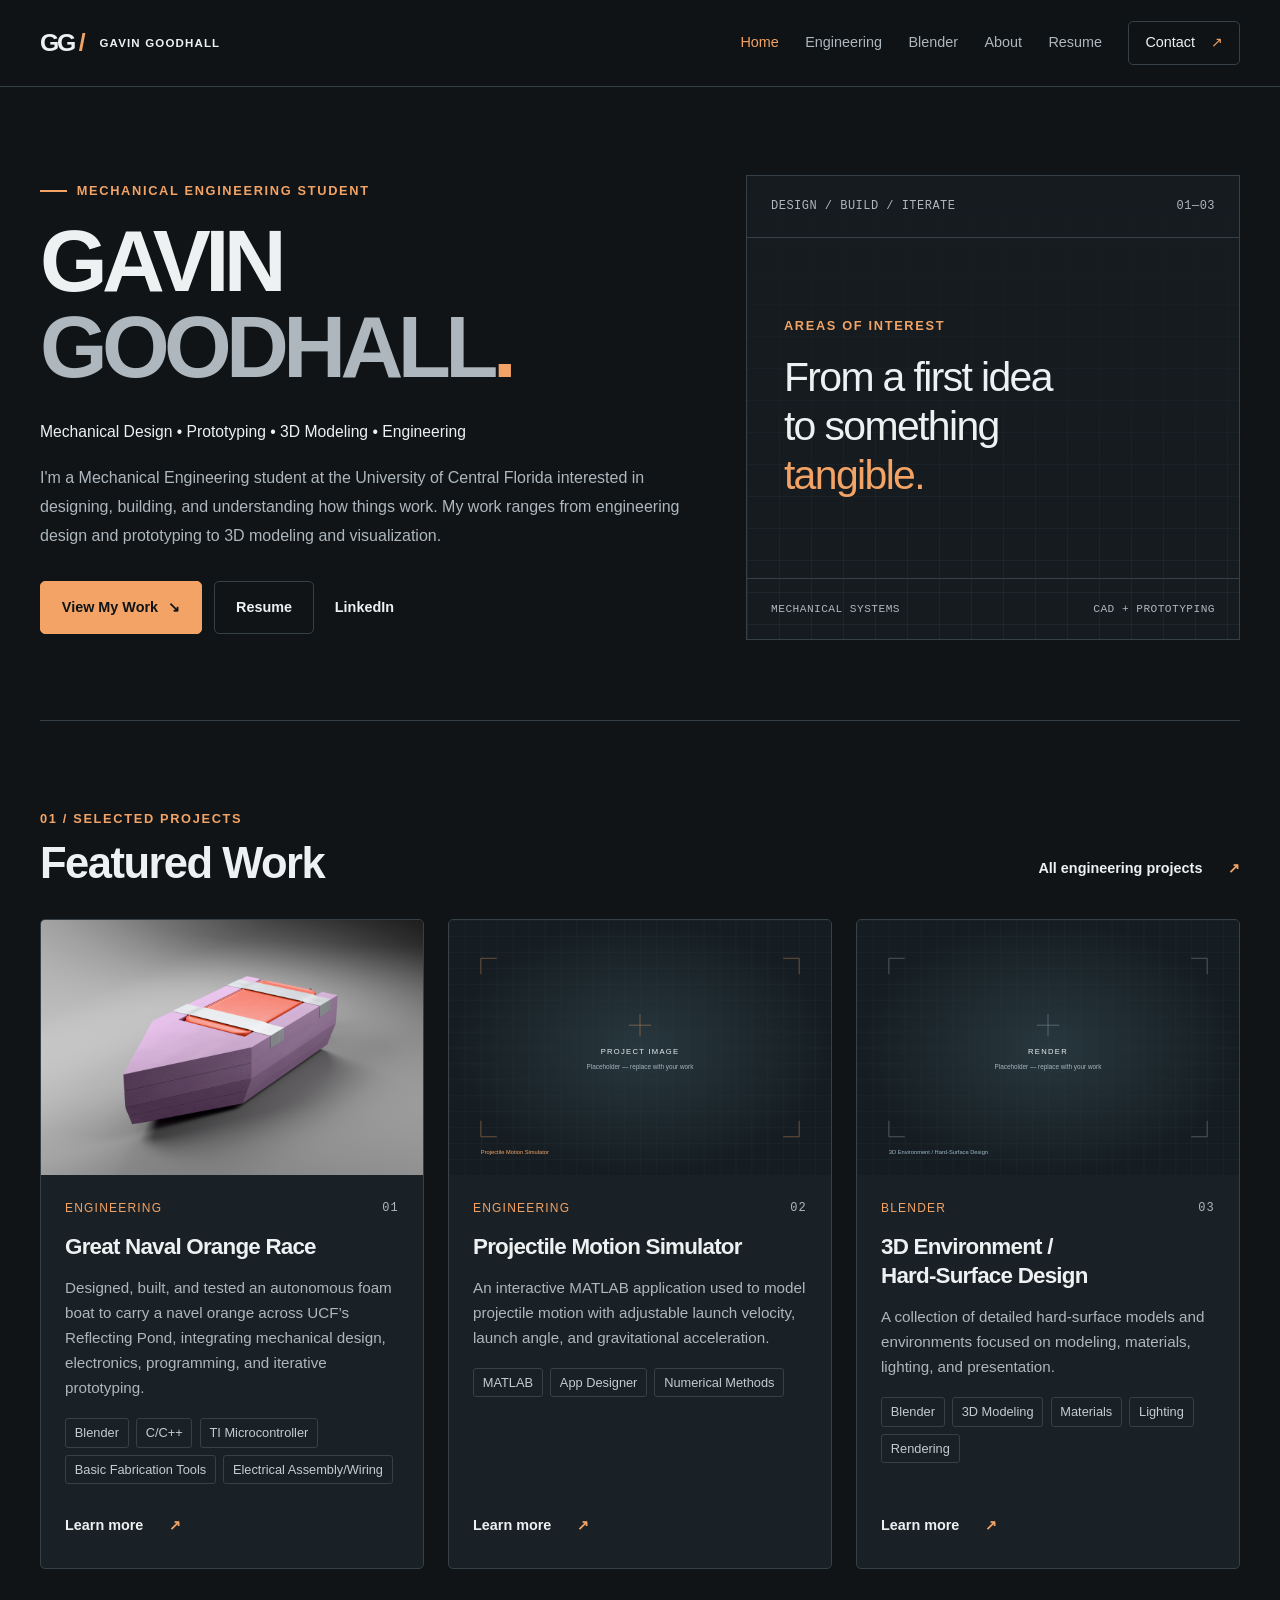
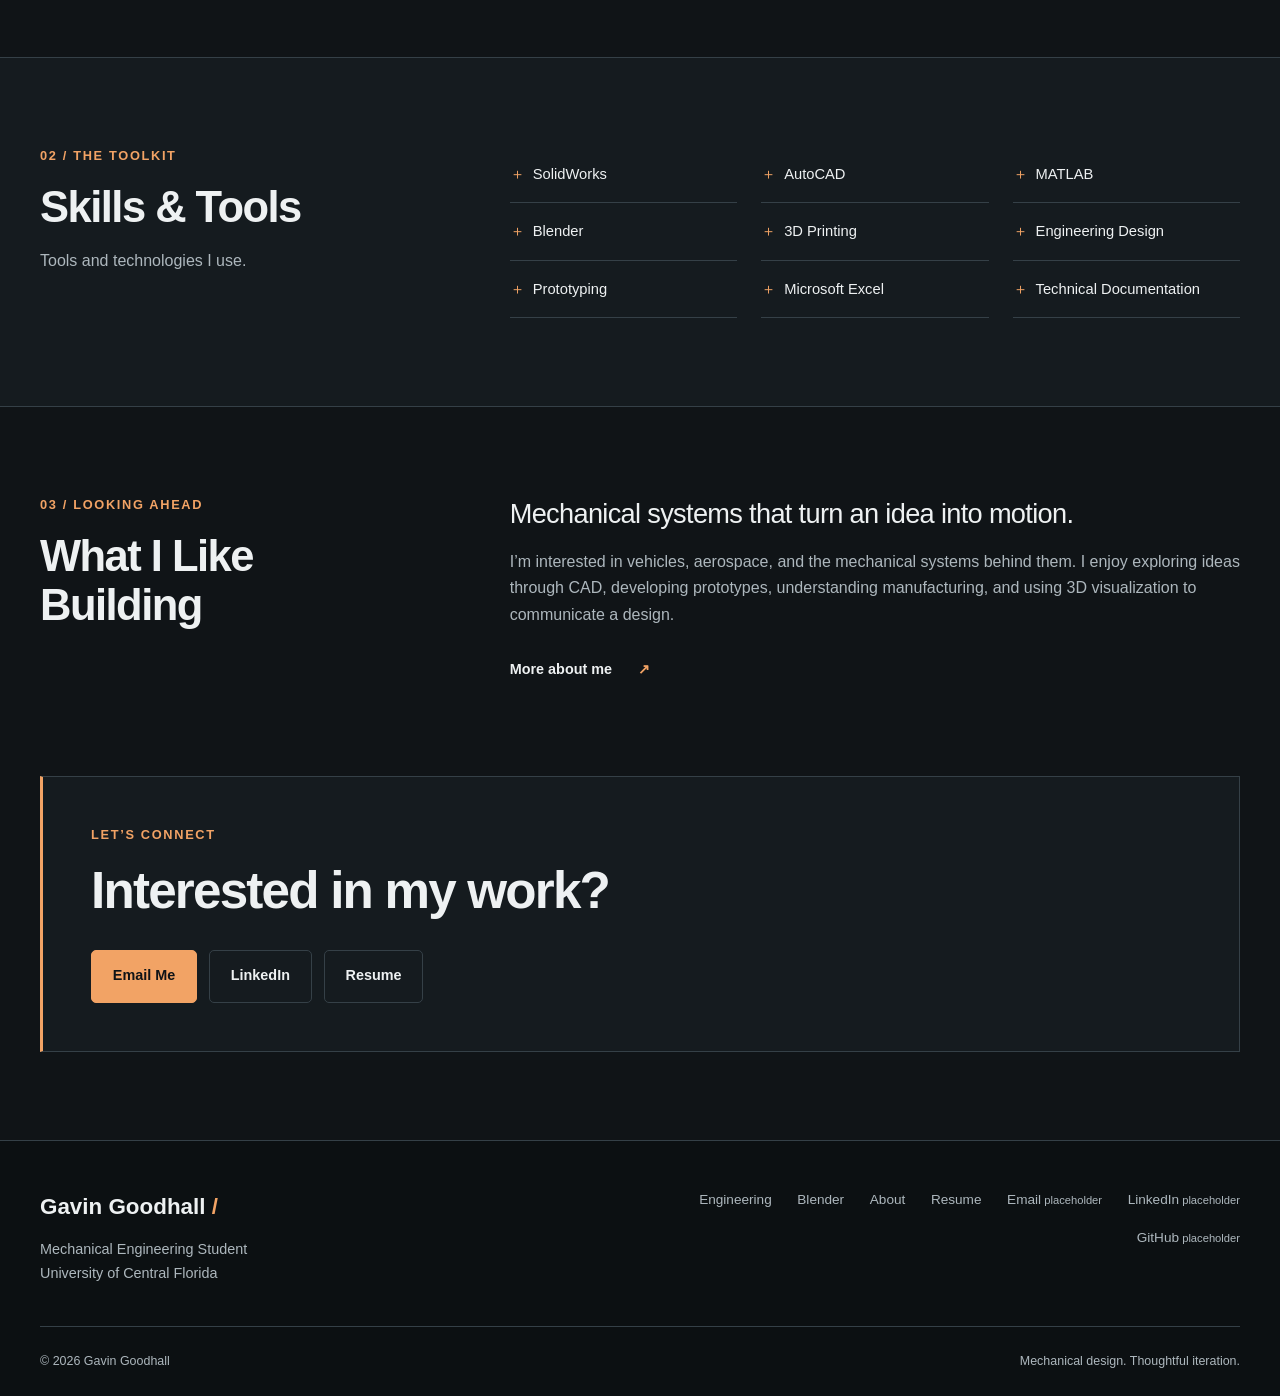
==== commit 703e4d32: "code readibility updates" ====
--- a/index.html
+++ b/index.html
@@ -1,21 +1,252 @@
 <!doctype html>
-<html lang="en"><head><meta charset="utf-8"><meta name="viewport" content="width=device-width, initial-scale=1">
-<title>Gavin Goodhall | Mechanical Engineering Portfolio</title><meta name="description" content="Mechanical engineering portfolio featuring engineering projects, CAD, prototyping, MATLAB, 3D modeling, and Blender work."><meta name="theme-color" content="#101417">
-<meta property="og:type" content="website"><meta property="og:title" content="Gavin Goodhall | Mechanical Engineering Portfolio"><meta property="og:description" content="Mechanical engineering portfolio featuring engineering projects, CAD, prototyping, MATLAB, 3D modeling, and Blender work.">
-<!-- PLACEHOLDER: after publishing, replace these examples with full public URLs and a real 1200 × 630 JPG/PNG. Keep commented until ready.
+<html lang="en">
+  <head>
+    <meta charset="utf-8">
+    <meta name="viewport" content="width=device-width, initial-scale=1">
+    <title>Gavin Goodhall | Mechanical Engineering Portfolio</title>
+    <meta name="description" content="Mechanical engineering portfolio featuring engineering projects, CAD, prototyping, MATLAB, 3D modeling, and Blender work.">
+    <meta name="theme-color" content="#101417">
+    <meta property="og:type" content="website">
+    <meta property="og:title" content="Gavin Goodhall | Mechanical Engineering Portfolio">
+    <meta property="og:description" content="Mechanical engineering portfolio featuring engineering projects, CAD, prototyping, MATLAB, 3D modeling, and Blender work.">
+    <!-- PLACEHOLDER: after publishing, replace these examples with full public URLs and a real 1200 × 630 JPG/PNG. Keep commented until ready.
 <meta property="og:url" content="https://YOUR-USERNAME.github.io/YOUR-REPOSITORY/index.html">
 <meta property="og:image" content="https://YOUR-USERNAME.github.io/YOUR-REPOSITORY/assets/images/social-preview.jpg">
 -->
-<link rel="icon" type="image/svg+xml" href="data:image/svg+xml,%3Csvg xmlns='http://www.w3.org/2000/svg' viewBox='0 0 64 64'%3E%3Crect width='64' height='64' rx='12' fill='%23101417'/%3E%3Ctext x='8' y='43' font-family='Arial' font-size='30' font-weight='bold' fill='%23f2a365'%3EGG%3C/text%3E%3C/svg%3E">
-<link rel="stylesheet" href="css/style.css"><script defer src="js/main.js"></script></head><body>
-<a class="skip-link" href="#main">Skip to content</a>
-<header class="site-header"><div class="container nav-wrap"><a class="brand" href="index.html" aria-label="Gavin Goodhall home"><span class="monogram" aria-hidden="true">GG<span> /</span></span><span class="brand-name">GAVIN GOODHALL</span></a>
-<button class="menu-toggle" type="button" aria-expanded="false" aria-controls="primary-nav">Menu <span aria-hidden="true">☰</span></button>
-<nav id="primary-nav" aria-label="Main navigation"><a href="index.html" aria-current="page">Home</a><a href="engineering.html">Engineering</a><a href="blender.html">Blender</a><a href="about.html">About</a><a href="assets/resume/Gavin_Goodhall_Resume.pdf" target="_blank" rel="noopener noreferrer">Resume</a><a class="nav-contact" href="#contact">Contact <span aria-hidden="true">↗</span></a></nav></div></header><main id="main"><section class="hero container"><div class="hero-copy"><p class="eyebrow"><span class="accent-rule"></span> Mechanical Engineering Student</p><h1>GAVIN<br><span>GOODHALL</span><span class="hero-dot">.</span></h1><p class="hero-subtitle">Mechanical Design • Prototyping • 3D Modeling • Engineering</p><p class="intro">I'm a Mechanical Engineering student at the University of Central Florida interested in designing, building, and understanding how things work. My work ranges from engineering design and prototyping to 3D modeling and visualization.</p><div class="button-row"><a class="button primary" href="#featured">View My Work <span aria-hidden="true">↘</span></a><a class="button" href="assets/resume/Gavin_Goodhall_Resume.pdf" target="_blank" rel="noopener noreferrer">Resume</a><a class="button subtle" href="https://www.linkedin.com/in/YOUR-PROFILE/" data-placeholder="LinkedIn" aria-label="LinkedIn (placeholder)">LinkedIn<span class="placeholder-marker"> placeholder</span></a></div></div><div class="hero-panel"><div class="panel-label"><span>DESIGN / BUILD / ITERATE</span><span>01—03</span></div><div class="hero-lines" aria-hidden="true"></div><div class="panel-copy"><span class="eyebrow">Areas of interest</span><p>From a first idea<br>to something<br><em>tangible.</em></p></div><div class="panel-bottom"><span>MECHANICAL SYSTEMS</span><span>CAD + PROTOTYPING</span></div></div></section>
-<section id="featured" class="section container"><div class="section-heading"><div><p class="eyebrow">01 / Selected projects</p><h2>Featured Work</h2></div><a class="text-link" href="engineering.html">All engineering projects <span aria-hidden="true">↗</span></a></div><div class="project-grid featured-grid"><!-- PROJECT CARD: duplicate this article to add work. -->
-<article class="project-card"><a class="image-link" href="projects/projectile-simulator.html" tabindex="-1" aria-hidden="true"><img src="assets/images/projectile-simulator.svg" alt="Placeholder for Projectile Motion Simulator project image" width="1200" height="800" loading="lazy"></a><div class="card-body"><div class="card-meta"><span>Engineering</span><span>01</span></div><h3>Projectile Motion Simulator</h3><p>An interactive MATLAB application used to model projectile motion with adjustable launch velocity, launch angle, and gravitational acceleration.</p><ul class="tags" aria-label="Tools and technologies"><li>MATLAB</li><li>App Designer</li><li>Numerical Methods</li></ul><a class="text-link" href="projects/projectile-simulator.html">Learn more<span class="sr-only">: Projectile Motion Simulator</span><span aria-hidden="true">↗</span></a></div></article><!-- PROJECT CARD: duplicate this article to add work. -->
-<article class="project-card"><a class="image-link" href="projects/naval-orange-race.html" tabindex="-1" aria-hidden="true"><img src="assets/images/naval-orange-race.svg" alt="Placeholder for Great Naval Orange Race project image" width="1200" height="800" loading="lazy"></a><div class="card-body"><div class="card-meta"><span>Engineering</span><span>02</span></div><h3>Great Naval Orange Race</h3><p>Placeholder: add a short summary of this project, its objective, and your contribution.</p><ul class="tags" aria-label="Tools and technologies"><li>Tools: placeholder</li></ul><a class="text-link" href="projects/naval-orange-race.html">Learn more<span class="sr-only">: Great Naval Orange Race</span><span aria-hidden="true">↗</span></a></div></article><article class="project-card"><a class="image-link" href="blender.html" tabindex="-1" aria-hidden="true"><img src="assets/images/blender-feature.svg" alt="Placeholder for 3D environment and hard-surface renders" width="1200" height="800" loading="lazy"></a><div class="card-body"><div class="card-meta"><span>Blender</span><span>03</span></div><h3>3D Environment / Hard-Surface Design</h3><p>A collection of detailed hard-surface models and environments focused on modeling, materials, lighting, and presentation.</p><ul class="tags" aria-label="Tools and technologies"><li>Blender</li><li>3D Modeling</li><li>Materials</li><li>Lighting</li><li>Rendering</li></ul><a class="text-link" href="blender.html">Learn more<span class="sr-only">: 3D Modeling &amp; Visualization</span><span aria-hidden="true">↗</span></a></div></article></div></section>
-<section class="section tools-section"><div class="container tools-layout"><div><p class="eyebrow">02 / The toolkit</p><h2>Skills &amp; Tools</h2><p>Tools and technologies I use.</p></div><ul class="tool-list"><li><span aria-hidden="true">＋</span>SolidWorks</li><li><span aria-hidden="true">＋</span>AutoCAD</li><li><span aria-hidden="true">＋</span>MATLAB</li><li><span aria-hidden="true">＋</span>Blender</li><li><span aria-hidden="true">＋</span>3D Printing</li><li><span aria-hidden="true">＋</span>Engineering Design</li><li><span aria-hidden="true">＋</span>Prototyping</li><li><span aria-hidden="true">＋</span>Microsoft Excel</li><li><span aria-hidden="true">＋</span>Technical Documentation</li></ul></div></section>
-<section class="section container interests-section"><div><p class="eyebrow">03 / Looking ahead</p><h2>What I Like<br>Building</h2></div><div><p class="large-copy">Mechanical systems that turn an idea into motion.</p><p>I’m interested in vehicles, aerospace, and the mechanical systems behind them. I enjoy exploring ideas through CAD, developing prototypes, understanding manufacturing, and using 3D visualization to communicate a design.</p><a class="text-link" href="about.html">More about me <span aria-hidden="true">↗</span></a></div></section>
-<section class="container contact-cta"><p class="eyebrow">Let’s connect</p><h2>Interested in my work?</h2><div class="button-row"><a class="button primary" href="mailto:your-email@example.com" data-placeholder="Email Me" aria-label="Email Me (placeholder)">Email Me<span class="placeholder-marker"> placeholder</span></a><a class="button" href="https://www.linkedin.com/in/YOUR-PROFILE/" data-placeholder="LinkedIn" aria-label="LinkedIn (placeholder)">LinkedIn<span class="placeholder-marker"> placeholder</span></a><a class="button" href="assets/resume/Gavin_Goodhall_Resume.pdf" target="_blank" rel="noopener noreferrer">Resume</a></div></section></main><footer id="contact" class="site-footer"><div class="container"><div class="footer-top"><div><a class="footer-name" href="index.html">Gavin Goodhall<span> /</span></a><p>Mechanical Engineering Student<br>University of Central Florida</p></div><div class="footer-links"><a href="engineering.html">Engineering</a><a href="blender.html">Blender</a><a href="about.html">About</a><a href="assets/resume/Gavin_Goodhall_Resume.pdf" target="_blank" rel="noopener noreferrer">Resume</a><a class="" href="mailto:your-email@example.com" data-placeholder="Email" aria-label="Email (placeholder)">Email<span class="placeholder-marker"> placeholder</span></a><a class="" href="https://www.linkedin.com/in/YOUR-PROFILE/" data-placeholder="LinkedIn" aria-label="LinkedIn (placeholder)">LinkedIn<span class="placeholder-marker"> placeholder</span></a><a class="" href="https://github.com/YOUR-USERNAME" data-placeholder="GitHub" aria-label="GitHub (placeholder)">GitHub<span class="placeholder-marker"> placeholder</span></a></div></div><div class="footer-bottom"><span>© <span data-year>2026</span> Gavin Goodhall</span><span>Mechanical design. Thoughtful iteration.</span></div></div></footer>
-<dialog id="placeholder-dialog" class="notice-dialog" aria-labelledby="notice-title"><button class="dialog-close" type="button" data-close aria-label="Close placeholder notice">Close ×</button><p class="eyebrow">Portfolio in progress</p><h2 id="notice-title">Contact link coming soon</h2><p id="notice-copy">This is a placeholder link. Gavin’s contact information has not been added yet.</p></dialog></body></html>+    <link rel="icon" type="image/svg+xml" href="data:image/svg+xml,%3Csvg xmlns='http://www.w3.org/2000/svg' viewBox='0 0 64 64'%3E%3Crect width='64' height='64' rx='12' fill='%23101417'/%3E%3Ctext x='8' y='43' font-family='Arial' font-size='30' font-weight='bold' fill='%23f2a365'%3EGG%3C/text%3E%3C/svg%3E">
+    <link rel="stylesheet" href="css/style.css">
+    <script defer src="js/main.js"></script>
+  </head>
+  <body>
+    <a class="skip-link" href="#main">Skip to content</a>
+    <header class="site-header">
+      <div class="container nav-wrap">
+        <a class="brand" href="index.html" aria-label="Gavin Goodhall home"><span class="monogram" aria-hidden="true">GG<span> /</span></span><span class="brand-name">GAVIN GOODHALL</span></a>
+        <button class="menu-toggle" type="button" aria-expanded="false" aria-controls="primary-nav">Menu <span aria-hidden="true">☰</span></button>
+        <nav id="primary-nav" aria-label="Main navigation">
+          <a href="index.html" aria-current="page">Home</a>
+          <a href="engineering.html">Engineering</a>
+          <a href="blender.html">Blender</a>
+          <a href="about.html">About</a>
+          <a href="assets/resume/Gavin_Goodhall_Resume.pdf" target="_blank" rel="noopener noreferrer">Resume</a>
+          <a class="nav-contact" href="#contact">Contact <span aria-hidden="true">↗</span></a>
+        </nav>
+      </div>
+    </header>
+    <main id="main">
+      <section class="hero container">
+        <div class="hero-copy">
+          <p class="eyebrow">
+            <span class="accent-rule"></span> Mechanical Engineering Student
+          </p>
+          <h1>GAVIN<br><span>GOODHALL</span><span class="hero-dot">.</span></h1>
+          <p class="hero-subtitle">
+            Mechanical Design • Prototyping • 3D Modeling • Engineering
+          </p>
+          <p class="intro">
+            I'm a Mechanical Engineering student at the University of Central Florida interested in
+            designing, building, and understanding how things work. My work ranges from engineering
+            design and prototyping to 3D modeling and visualization.
+          </p>
+          <div class="button-row">
+            <a class="button primary" href="#featured">View My Work <span aria-hidden="true">↘</span></a>
+            <a class="button" href="assets/resume/Gavin_Goodhall_Resume.pdf" target="_blank" rel="noopener noreferrer">Resume</a>
+            <a class="button subtle" href="https://www.linkedin.com/in/YOUR-PROFILE/" data-placeholder="LinkedIn" aria-label="LinkedIn (placeholder)">LinkedIn<span class="placeholder-marker"> placeholder</span></a>
+          </div>
+        </div>
+        <div class="hero-panel">
+          <div class="panel-label">
+            <span>DESIGN / BUILD / ITERATE</span>
+            <span>01—03</span>
+          </div>
+          <div class="hero-lines" aria-hidden="true">
+          </div>
+          <div class="panel-copy">
+            <span class="eyebrow">Areas of interest</span>
+            <p>
+              From a first idea<br>to something<br><em>tangible.</em>
+            </p>
+          </div>
+          <div class="panel-bottom">
+            <span>MECHANICAL SYSTEMS</span>
+            <span>CAD + PROTOTYPING</span>
+          </div>
+        </div>
+      </section>
+
+      <section id="featured" class="section container">
+        <div class="section-heading">
+          <div>
+            <p class="eyebrow">
+              01 / Selected projects
+            </p>
+            <h2>Featured Work</h2>
+          </div>
+          <a class="text-link" href="engineering.html">All engineering projects <span aria-hidden="true">↗</span></a>
+        </div>
+        <div class="project-grid featured-grid">
+          <!-- PROJECT CARD: duplicate this article to add work. -->
+
+          <article class="project-card">
+            <a class="image-link" href="projects/naval-orange-race.html" tabindex="-1" aria-hidden="true"><img src="assets/images/GNOR/gnor_boat_hero_unlabeled.png" alt="Placeholder for Great Naval Orange Race project image" width="1200" height="800" loading="lazy"></a>
+            <div class="card-body">
+              <div class="card-meta">
+                <span>Engineering</span>
+                <span>01</span>
+              </div>
+              <h3>Great Naval Orange Race</h3>
+              <p>
+                Designed, built, and tested an autonomous foam boat to carry a navel orange across UCF’s Reflecting Pond, integrating mechanical design, electronics, programming, and iterative prototyping.
+              </p>
+              <ul class="tags" aria-label="Tools and technologies">
+                <li>Blender</li>
+                <li>C/C++</li>
+                <li>TI Microcontroller</li>
+                <li>Basic Fabrication Tools</li>
+                <li>Electrical Assembly/Wiring</li>
+              </ul>
+              <a class="text-link" href="projects/naval-orange-race.html">Learn more<span class="sr-only">: Great Naval Orange Race</span><span aria-hidden="true">↗</span></a>
+            </div>
+          </article>
+
+          <article class="project-card">
+            <a class="image-link" href="projects/projectile-simulator.html" tabindex="-1" aria-hidden="true"><img src="assets/images/projectile-simulator.svg" alt="Placeholder for Projectile Motion Simulator project image" width="1200" height="800" loading="lazy"></a>
+            <div class="card-body">
+              <div class="card-meta">
+                <span>Engineering</span>
+                <span>02</span>
+              </div>
+              <h3>Projectile Motion Simulator</h3>
+              <p>
+                An interactive MATLAB application used to model projectile motion with adjustable
+                launch velocity, launch angle, and gravitational acceleration.
+              </p>
+              <ul class="tags" aria-label="Tools and technologies">
+                <li>MATLAB</li>
+                <li>App Designer</li>
+                <li>Numerical Methods</li>
+              </ul>
+              <a class="text-link" href="projects/projectile-simulator.html">Learn more<span class="sr-only">: Projectile Motion Simulator</span><span aria-hidden="true">↗</span></a>
+            </div>
+          </article>
+          <!-- PROJECT CARD: duplicate this article to add work. -->
+
+          <article class="project-card">
+            <a class="image-link" href="blender.html" tabindex="-1" aria-hidden="true"><img src="assets/images/blender-feature.svg" alt="Placeholder for 3D environment and hard-surface renders" width="1200" height="800" loading="lazy"></a>
+            <div class="card-body">
+              <div class="card-meta">
+                <span>Blender</span>
+                <span>03</span>
+              </div>
+              <h3>3D Environment / Hard-Surface Design</h3>
+              <p>
+                A collection of detailed hard-surface models and environments focused on modeling,
+                materials, lighting, and presentation.
+              </p>
+              <ul class="tags" aria-label="Tools and technologies">
+                <li>Blender</li>
+                <li>3D Modeling</li>
+                <li>Materials</li>
+                <li>Lighting</li>
+                <li>Rendering</li>
+              </ul>
+              <a class="text-link" href="blender.html">Learn more<span class="sr-only">: 3D Modeling &amp; Visualization</span><span aria-hidden="true">↗</span></a>
+            </div>
+          </article>
+        </div>
+      </section>
+
+      <section class="section tools-section">
+        <div class="container tools-layout">
+          <div>
+            <p class="eyebrow">
+              02 / The toolkit
+            </p>
+            <h2>Skills &amp; Tools</h2>
+            <p>
+              Tools and technologies I use.
+            </p>
+          </div>
+          <ul class="tool-list">
+            <li><span aria-hidden="true">＋</span>SolidWorks</li>
+            <li><span aria-hidden="true">＋</span>AutoCAD</li>
+            <li><span aria-hidden="true">＋</span>MATLAB</li>
+            <li><span aria-hidden="true">＋</span>Blender</li>
+            <li><span aria-hidden="true">＋</span>3D Printing</li>
+            <li><span aria-hidden="true">＋</span>Engineering Design</li>
+            <li><span aria-hidden="true">＋</span>Prototyping</li>
+            <li><span aria-hidden="true">＋</span>Microsoft Excel</li>
+            <li><span aria-hidden="true">＋</span>Technical Documentation</li>
+          </ul>
+        </div>
+      </section>
+
+      <section class="section container interests-section">
+        <div>
+          <p class="eyebrow">
+            03 / Looking ahead
+          </p>
+          <h2>What I Like<br>Building</h2>
+        </div>
+        <div>
+          <p class="large-copy">
+            Mechanical systems that turn an idea into motion.
+          </p>
+          <p>
+            I’m interested in vehicles, aerospace, and the mechanical systems behind them. I enjoy
+            exploring ideas through CAD, developing prototypes, understanding manufacturing, and
+            using 3D visualization to communicate a design.
+          </p>
+          <a class="text-link" href="about.html">More about me <span aria-hidden="true">↗</span></a>
+        </div>
+      </section>
+
+      <section class="container contact-cta">
+        <p class="eyebrow">
+          Let’s connect
+        </p>
+        <h2>Interested in my work?</h2>
+        <div class="button-row">
+          <a class="button primary" href="mailto:your-email@example.com" data-placeholder="Email Me" aria-label="Email Me (placeholder)">Email Me<span class="placeholder-marker"> placeholder</span></a>
+          <a class="button" href="https://www.linkedin.com/in/YOUR-PROFILE/" data-placeholder="LinkedIn" aria-label="LinkedIn (placeholder)">LinkedIn<span class="placeholder-marker"> placeholder</span></a>
+          <a class="button" href="assets/resume/Gavin_Goodhall_Resume.pdf" target="_blank" rel="noopener noreferrer">Resume</a>
+        </div>
+      </section>
+    </main>
+    <footer id="contact" class="site-footer">
+      <div class="container">
+        <div class="footer-top">
+          <div>
+            <a class="footer-name" href="index.html">Gavin Goodhall<span> /</span></a>
+            <p>
+              Mechanical Engineering Student<br>University of Central Florida
+            </p>
+          </div>
+          <div class="footer-links">
+            <a href="engineering.html">Engineering</a>
+            <a href="blender.html">Blender</a>
+            <a href="about.html">About</a>
+            <a href="assets/resume/Gavin_Goodhall_Resume.pdf" target="_blank" rel="noopener noreferrer">Resume</a>
+            <a class="" href="mailto:your-email@example.com" data-placeholder="Email" aria-label="Email (placeholder)">Email<span class="placeholder-marker"> placeholder</span></a>
+            <a class="" href="https://www.linkedin.com/in/YOUR-PROFILE/" data-placeholder="LinkedIn" aria-label="LinkedIn (placeholder)">LinkedIn<span class="placeholder-marker"> placeholder</span></a>
+            <a class="" href="https://github.com/YOUR-USERNAME" data-placeholder="GitHub" aria-label="GitHub (placeholder)">GitHub<span class="placeholder-marker"> placeholder</span></a>
+          </div>
+        </div>
+        <div class="footer-bottom">
+          <span>© <span data-year>2026</span> Gavin Goodhall</span>
+          <span>Mechanical design. Thoughtful iteration.</span>
+        </div>
+      </div>
+    </footer>
+    <dialog id="placeholder-dialog" class="notice-dialog" aria-labelledby="notice-title">
+      <button class="dialog-close" type="button" data-close aria-label="Close placeholder notice">Close ×</button>
+      <p class="eyebrow">
+        Portfolio in progress
+      </p>
+      <h2 id="notice-title">Contact link coming soon</h2>
+      <p id="notice-copy">
+        This is a placeholder link. Gavin’s contact information has not been added yet.
+      </p>
+    </dialog>
+  </body>
+</html>
--- a/css/style.css
+++ b/css/style.css
@@ -17,237 +17,1411 @@
   --max-content-width: 1240px;
   --radius: 5px;
 }
-* { box-sizing: border-box; }
-html { scroll-behavior: smooth; scroll-padding-top: 7rem; }
-body { margin: 0; background: var(--background); color: var(--text); font-family: "Segoe UI", Arial, sans-serif; font-size: 1rem; line-height: 1.65; -webkit-font-smoothing: antialiased; }
-body.modal-open { overflow: hidden; }
-a { color: inherit; text-decoration: none; }
-button { font: inherit; cursor: pointer; }
-button, a { -webkit-tap-highlight-color: transparent; }
-a:focus-visible, button:focus-visible { outline: 3px solid var(--accent); outline-offset: 5px; }
-::selection { background: var(--accent); color: var(--background); }
-img { display: block; width: 100%; max-width: 100%; height: auto; }
-figure, p, h1, h2, h3 { margin: 0; }
-p { color: var(--muted); }
-p + p { margin-top: 1rem; }
-h1, h2, h3 { color: var(--text); line-height: 1.12; font-weight: 650; letter-spacing: -.035em; text-wrap: balance; }
-h2 { font-size: clamp(2rem, 3.4vw, 3rem); }
-h3 { font-size: 1.4rem; line-height: 1.3; }
-strong { font-weight: 600; }
-.container { width: min(var(--max-content-width), calc(100% - 5rem)); margin-inline: auto; }
-.section { padding-block: var(--spacing-xl); }
-.eyebrow { text-transform: uppercase; letter-spacing: .13em; font-size: .8rem; line-height: 1.5; font-weight: 600; margin-bottom: 1.1rem; color: var(--accent); }
-.sr-only { position: absolute; width: 1px; height: 1px; padding: 0; margin: -1px; overflow: hidden; clip: rect(0,0,0,0); white-space: nowrap; border: 0; }
-.skip-link { position: fixed; top: -100px; left: 1rem; padding: .7rem 1rem; background: var(--accent); color: var(--background); z-index: 100; }
-.skip-link:focus { top: 1rem; }
+
+* {
+  box-sizing: border-box;
+}
+
+html {
+  scroll-behavior: smooth;
+  scroll-padding-top: 7rem;
+}
+
+body {
+  margin: 0;
+  background: var(--background);
+  color: var(--text);
+  font-family: "Segoe UI", Arial, sans-serif;
+  font-size: 1rem;
+  line-height: 1.65;
+  -webkit-font-smoothing: antialiased;
+}
+
+body.modal-open {
+  overflow: hidden;
+}
+
+a {
+  color: inherit;
+  text-decoration: none;
+}
+
+button {
+  font: inherit;
+  cursor: pointer;
+}
+
+button, a {
+  -webkit-tap-highlight-color: transparent;
+}
+
+a:focus-visible, button:focus-visible {
+  outline: 3px solid var(--accent);
+  outline-offset: 5px;
+}
+
+::selection {
+  background: var(--accent);
+  color: var(--background);
+}
+
+img {
+  display: block;
+  width: 100%;
+  max-width: 100%;
+  height: auto;
+}
+
+figure, p, h1, h2, h3 {
+  margin: 0;
+}
+
+p {
+  color: var(--muted);
+}
+
+p + p {
+  margin-top: 1rem;
+}
+
+h1, h2, h3 {
+  color: var(--text);
+  line-height: 1.12;
+  font-weight: 650;
+  letter-spacing: -.035em;
+  text-wrap: balance;
+}
+
+h2 {
+  font-size: clamp(2rem, 3.4vw, 3rem);
+}
+
+h3 {
+  font-size: 1.4rem;
+  line-height: 1.3;
+}
+
+strong {
+  font-weight: 600;
+}
+
+.container {
+  width: min(var(--max-content-width), calc(100% - 5rem));
+  margin-inline: auto;
+}
+
+.section {
+  padding-block: var(--spacing-xl);
+}
+
+.eyebrow {
+  text-transform: uppercase;
+  letter-spacing: .13em;
+  font-size: .8rem;
+  line-height: 1.5;
+  font-weight: 600;
+  margin-bottom: 1.1rem;
+  color: var(--accent);
+}
+
+.sr-only {
+  position: absolute;
+  width: 1px;
+  height: 1px;
+  padding: 0;
+  margin: -1px;
+  overflow: hidden;
+  clip: rect(0,0,0,0);
+  white-space: nowrap;
+  border: 0;
+}
+
+.skip-link {
+  position: fixed;
+  top: -100px;
+  left: 1rem;
+  padding: .7rem 1rem;
+  background: var(--accent);
+  color: var(--background);
+  z-index: 100;
+}
+
+.skip-link:focus {
+  top: 1rem;
+}
+
 /* Navigation stays usable without JavaScript; JS enhances it on mobile. */
-.site-header { position: sticky; top: 0; z-index: 20; background: #101417f5; border-bottom: 1px solid var(--border-color); }
-.nav-wrap { display: flex; align-items: center; justify-content: space-between; min-height: 86px; gap: 1.5rem; }
-.brand { display: flex; align-items: center; gap: 1rem; flex-shrink: 0; }
-.monogram { font-size: 1.55rem; letter-spacing: -.09em; font-weight: 750; }
-.monogram span, .footer-name span { color: var(--accent); }
-.brand-name { letter-spacing: .1em; font-size: .72rem; font-weight: 650; }
-#primary-nav { display: flex; align-items: center; gap: 1.65rem; font-size: .9rem; }
-#primary-nav a { padding-block: .7rem; color: var(--muted); transition: color .18s ease; }
-#primary-nav a:hover, #primary-nav a[aria-current="page"] { color: var(--accent); }
-#primary-nav .nav-contact { border: 1px solid var(--border-color); color: var(--text); padding: .55rem 1rem; border-radius: var(--radius); }
-.nav-contact span { color: var(--accent); margin-left: .75rem; }
-.menu-toggle { display: none; border: 1px solid var(--border-color); border-radius: var(--radius); background: transparent; color: var(--text); padding: .55rem .8rem; }
+.site-header {
+  position: sticky;
+  top: 0;
+  z-index: 20;
+  background: #101417f5;
+  border-bottom: 1px solid var(--border-color);
+}
+
+.nav-wrap {
+  display: flex;
+  align-items: center;
+  justify-content: space-between;
+  min-height: 86px;
+  gap: 1.5rem;
+}
+
+.brand {
+  display: flex;
+  align-items: center;
+  gap: 1rem;
+  flex-shrink: 0;
+}
+
+.monogram {
+  font-size: 1.55rem;
+  letter-spacing: -.09em;
+  font-weight: 750;
+}
+
+.monogram span, .footer-name span {
+  color: var(--accent);
+}
+
+.brand-name {
+  letter-spacing: .1em;
+  font-size: .72rem;
+  font-weight: 650;
+}
+
+#primary-nav {
+  display: flex;
+  align-items: center;
+  gap: 1.65rem;
+  font-size: .9rem;
+}
+
+#primary-nav a {
+  padding-block: .7rem;
+  color: var(--muted);
+  transition: color .18s ease;
+}
+
+#primary-nav a:hover, #primary-nav a[aria-current="page"] {
+  color: var(--accent);
+}
+
+#primary-nav .nav-contact {
+  border: 1px solid var(--border-color);
+  color: var(--text);
+  padding: .55rem 1rem;
+  border-radius: var(--radius);
+}
+
+.nav-contact span {
+  color: var(--accent);
+  margin-left: .75rem;
+}
+
+.menu-toggle {
+  display: none;
+  border: 1px solid var(--border-color);
+  border-radius: var(--radius);
+  background: transparent;
+  color: var(--text);
+  padding: .55rem .8rem;
+}
+
 /* Homepage: editorial nameplate and a quiet technical grid, not a stock photo. */
-.hero { display: grid; grid-template-columns: 1.3fr 1fr; gap: 4rem; align-items: center; padding-block: 5.5rem 5rem; }
-.hero .eyebrow { display: flex; align-items: center; gap: .6rem; }
-.accent-rule { width: 1.7rem; height: 2px; background: var(--accent); }
-.hero h1 { font-size: clamp(3.5rem, 6.8vw, 6.2rem); line-height: .99; font-weight: 750; letter-spacing: -.065em; }
-.hero h1 > span:not(.hero-dot) { color: var(--muted); }
-.hero-dot { color: var(--accent); }
-.hero-subtitle { color: var(--text); margin-top: 1.8rem; max-width: 34rem; font-size: .98rem; }
-.intro { max-width: 47rem; font-size: 1.1rem; line-height: 1.8; }
-.hero .intro { margin-top: 1.2rem; font-size: 1rem; }
-.button-row { display: flex; gap: .75rem; align-items: center; flex-wrap: wrap; margin-top: 1.9rem; }
-.button { display: inline-flex; justify-content: center; align-items: center; gap: .65rem; padding: .85rem 1.3rem; min-height: 48px; border: 1px solid var(--border-color); border-radius: var(--radius); font-size: .9rem; font-weight: 600; color: var(--text); transition: background .18s ease, border-color .18s ease, transform .18s ease; }
-.button:hover { background: var(--card-color); border-color: var(--muted); transform: translateY(-2px); }
-.button.primary { background: var(--accent); color: var(--background); border-color: var(--accent); }
-.button.primary:hover { background: var(--accent-hover); border-color: var(--accent-hover); }
-.button.subtle { border-color: transparent; padding-inline: .5rem; }
-.placeholder-marker { display: none; }
-.hero-panel { min-height: 465px; position: relative; overflow: hidden; background: var(--surface); border: 1px solid var(--border-color); display: flex; flex-direction: column; justify-content: space-between; }
-.panel-label, .panel-bottom { display: flex; justify-content: space-between; gap: 1rem; position: relative; z-index: 1; padding: 1.3rem 1.5rem; font-family: Consolas, monospace; font-size: .75rem; color: var(--muted); letter-spacing: .04em; }
-.panel-label { border-bottom: 1px solid var(--border-color); }
-.panel-bottom { border-top: 1px solid var(--border-color); font-size: .7rem; }
-.hero-lines { position: absolute; inset: 0; background-image: linear-gradient(#34404750 1px, transparent 1px), linear-gradient(90deg,#34404750 1px, transparent 1px); background-size: 32px 32px; mask-image: linear-gradient(to bottom, transparent, black); }
-.panel-copy { padding: 2rem 2.3rem; position: relative; }
-.panel-copy p:not(.eyebrow) { color: var(--text); font-size: clamp(2rem,3.2vw,3rem); letter-spacing: -.04em; line-height: 1.2; }
-.panel-copy em { color: var(--accent); font-style: normal; }
-.section-heading { display: flex; align-items: end; justify-content: space-between; gap: 2rem; margin-bottom: 2rem; }
-.section-heading .eyebrow { margin-bottom: .65rem; }
-#featured { border-top: 1px solid var(--border-color); }
-.text-link { display: inline-flex; align-items: center; gap: 1.6rem; font-size: .9rem; font-weight: 600; border-bottom: 1px solid transparent; padding-block: .35rem; }
-.text-link span[aria-hidden] { color: var(--accent); }
-.text-link:hover { color: var(--accent); border-bottom-color: var(--accent); }
+.hero {
+  display: grid;
+  grid-template-columns: 1.3fr 1fr;
+  gap: 4rem;
+  align-items: center;
+  padding-block: 5.5rem 5rem;
+}
+
+.hero .eyebrow {
+  display: flex;
+  align-items: center;
+  gap: .6rem;
+}
+
+.accent-rule {
+  width: 1.7rem;
+  height: 2px;
+  background: var(--accent);
+}
+
+.hero h1 {
+  font-size: clamp(3.5rem, 6.8vw, 6.2rem);
+  line-height: .99;
+  font-weight: 750;
+  letter-spacing: -.065em;
+}
+
+.hero h1 > span:not(.hero-dot) {
+  color: var(--muted);
+}
+
+.hero-dot {
+  color: var(--accent);
+}
+
+.hero-subtitle {
+  color: var(--text);
+  margin-top: 1.8rem;
+  max-width: 34rem;
+  font-size: .98rem;
+}
+
+.intro {
+  max-width: 47rem;
+  font-size: 1.1rem;
+  line-height: 1.8;
+}
+
+.hero .intro {
+  margin-top: 1.2rem;
+  font-size: 1rem;
+}
+
+.button-row {
+  display: flex;
+  gap: .75rem;
+  align-items: center;
+  flex-wrap: wrap;
+  margin-top: 1.9rem;
+}
+
+.button {
+  display: inline-flex;
+  justify-content: center;
+  align-items: center;
+  gap: .65rem;
+  padding: .85rem 1.3rem;
+  min-height: 48px;
+  border: 1px solid var(--border-color);
+  border-radius: var(--radius);
+  font-size: .9rem;
+  font-weight: 600;
+  color: var(--text);
+  transition: background .18s ease, border-color .18s ease, transform .18s ease;
+}
+
+.button:hover {
+  background: var(--card-color);
+  border-color: var(--muted);
+  transform: translateY(-2px);
+}
+
+.button.primary {
+  background: var(--accent);
+  color: var(--background);
+  border-color: var(--accent);
+}
+
+.button.primary:hover {
+  background: var(--accent-hover);
+  border-color: var(--accent-hover);
+}
+
+.button.subtle {
+  border-color: transparent;
+  padding-inline: .5rem;
+}
+
+.placeholder-marker {
+  display: none;
+}
+
+.hero-panel {
+  min-height: 465px;
+  position: relative;
+  overflow: hidden;
+  background: var(--surface);
+  border: 1px solid var(--border-color);
+  display: flex;
+  flex-direction: column;
+  justify-content: space-between;
+}
+
+.panel-label, .panel-bottom {
+  display: flex;
+  justify-content: space-between;
+  gap: 1rem;
+  position: relative;
+  z-index: 1;
+  padding: 1.3rem 1.5rem;
+  font-family: Consolas, monospace;
+  font-size: .75rem;
+  color: var(--muted);
+  letter-spacing: .04em;
+}
+
+.panel-label {
+  border-bottom: 1px solid var(--border-color);
+}
+
+.panel-bottom {
+  border-top: 1px solid var(--border-color);
+  font-size: .7rem;
+}
+
+.hero-lines {
+  position: absolute;
+  inset: 0;
+  background-image: linear-gradient(#34404750 1px, transparent 1px), linear-gradient(90deg,#34404750 1px, transparent 1px);
+  background-size: 32px 32px;
+  mask-image: linear-gradient(to bottom, transparent, black);
+}
+
+.panel-copy {
+  padding: 2rem 2.3rem;
+  position: relative;
+}
+
+.panel-copy p:not(.eyebrow) {
+  color: var(--text);
+  font-size: clamp(2rem,3.2vw,3rem);
+  letter-spacing: -.04em;
+  line-height: 1.2;
+}
+
+.panel-copy em {
+  color: var(--accent);
+  font-style: normal;
+}
+
+.section-heading {
+  display: flex;
+  align-items: end;
+  justify-content: space-between;
+  gap: 2rem;
+  margin-bottom: 2rem;
+}
+
+.section-heading .eyebrow {
+  margin-bottom: .65rem;
+}
+
+#featured {
+  border-top: 1px solid var(--border-color);
+}
+
+.text-link {
+  display: inline-flex;
+  align-items: center;
+  gap: 1.6rem;
+  font-size: .9rem;
+  font-weight: 600;
+  border-bottom: 1px solid transparent;
+  padding-block: .35rem;
+}
+
+.text-link span[aria-hidden] {
+  color: var(--accent);
+}
+
+.text-link:hover {
+  color: var(--accent);
+  border-bottom-color: var(--accent);
+}
+
 /* Shared engineering cards: no fixed text heights, so editing won't clip content. */
-.project-grid { display: grid; gap: 1.5rem; }
-.featured-grid { grid-template-columns: repeat(3,minmax(0,1fr)); }
-.engineering-grid { grid-template-columns: repeat(2,minmax(0,1fr)); }
-.project-card { min-width: 0; background: var(--card-color); border: 1px solid var(--border-color); border-radius: var(--radius); overflow: hidden; display: flex; flex-direction: column; transition: transform .2s ease, border-color .2s ease; }
-.project-card:hover { transform: translateY(-4px); border-color: #70818b; }
-.image-link { display: block; overflow: hidden; }
-.project-card img { aspect-ratio: 3/2; object-fit: cover; transition: transform .3s ease; }
-.project-card:hover img { transform: scale(1.025); }
-.card-body { padding: 1.5rem; flex: 1; display: flex; align-items: start; flex-direction: column; }
-.card-meta { width: 100%; display: flex; justify-content: space-between; gap: 1rem; text-transform: uppercase; letter-spacing: .1em; font-size: .75rem; color: var(--accent); margin-bottom: .8rem; }
-.card-meta span:last-child { color: var(--muted); font-family: Consolas, monospace; }
-.card-body h3 { margin-bottom: .9rem; }
-.card-body p { font-size: .95rem; }
-.tags { list-style: none; padding: 0; margin: 1.1rem 0 1.5rem; display: flex; flex-wrap: wrap; gap: .45rem; }
-.tags li { font-size: .8rem; color: #c2ccd2; border: 1px solid var(--border-color); border-radius: 3px; padding: .2rem .55rem; }
-.card-body .text-link { margin-top: auto; }
-.tools-section { background: var(--surface); border-block: 1px solid var(--border-color); }
-.tools-layout { display: grid; grid-template-columns: 1fr 1.8fr; gap: 4rem; }
-.tools-layout h2 { margin-bottom: 1rem; }
-.tool-list { list-style: none; margin: 0; padding: 0; display: grid; grid-template-columns: repeat(3,minmax(0,1fr)); gap: 0 1.5rem; }
-.tool-list li { padding: 1rem 0; border-bottom: 1px solid var(--border-color); font-size: .92rem; }
-.tool-list span { color: var(--accent); padding-right: .5rem; }
-.interests-section { display: grid; grid-template-columns: 1fr 1.8fr; gap: 4rem; }
-.large-copy { font-size: 1.7rem; color: var(--text); letter-spacing: -.025em; line-height: 1.4; }
-.interests-section .text-link { margin-top: 1.5rem; }
-.contact-cta { margin-bottom: 5.5rem; padding: 3rem; border: 1px solid var(--border-color); background: var(--surface); border-left: 3px solid var(--accent); }
-.contact-cta h2 { font-size: clamp(2rem,4vw,3.3rem); }
+.project-grid {
+  display: grid;
+  gap: 1.5rem;
+}
+
+.featured-grid {
+  grid-template-columns: repeat(3,minmax(0,1fr));
+}
+
+.engineering-grid {
+  grid-template-columns: repeat(2,minmax(0,1fr));
+}
+
+.project-card {
+  min-width: 0;
+  background: var(--card-color);
+  border: 1px solid var(--border-color);
+  border-radius: var(--radius);
+  overflow: hidden;
+  display: flex;
+  flex-direction: column;
+  transition: transform .2s ease, border-color .2s ease;
+}
+
+.project-card:hover {
+  transform: translateY(-4px);
+  border-color: #70818b;
+}
+
+.image-link {
+  display: block;
+  overflow: hidden;
+}
+
+.project-card img {
+  aspect-ratio: 3/2;
+  object-fit: cover;
+  transition: transform .3s ease;
+}
+
+.project-card:hover img {
+  transform: scale(1.025);
+}
+
+.card-body {
+  padding: 1.5rem;
+  flex: 1;
+  display: flex;
+  align-items: start;
+  flex-direction: column;
+}
+
+.card-meta {
+  width: 100%;
+  display: flex;
+  justify-content: space-between;
+  gap: 1rem;
+  text-transform: uppercase;
+  letter-spacing: .1em;
+  font-size: .75rem;
+  color: var(--accent);
+  margin-bottom: .8rem;
+}
+
+.card-meta span:last-child {
+  color: var(--muted);
+  font-family: Consolas, monospace;
+}
+
+.card-body h3 {
+  margin-bottom: .9rem;
+}
+
+.card-body p {
+  font-size: .95rem;
+}
+
+.tags {
+  list-style: none;
+  padding: 0;
+  margin: 1.1rem 0 1.5rem;
+  display: flex;
+  flex-wrap: wrap;
+  gap: .45rem;
+}
+
+.tags li {
+  font-size: .8rem;
+  color: #c2ccd2;
+  border: 1px solid var(--border-color);
+  border-radius: 3px;
+  padding: .2rem .55rem;
+}
+
+.card-body .text-link {
+  margin-top: auto;
+}
+
+.tools-section {
+  background: var(--surface);
+  border-block: 1px solid var(--border-color);
+}
+
+.tools-layout {
+  display: grid;
+  grid-template-columns: 1fr 1.8fr;
+  gap: 4rem;
+}
+
+.tools-layout h2 {
+  margin-bottom: 1rem;
+}
+
+.tool-list {
+  list-style: none;
+  margin: 0;
+  padding: 0;
+  display: grid;
+  grid-template-columns: repeat(3,minmax(0,1fr));
+  gap: 0 1.5rem;
+}
+
+.tool-list li {
+  padding: 1rem 0;
+  border-bottom: 1px solid var(--border-color);
+  font-size: .92rem;
+}
+
+.tool-list span {
+  color: var(--accent);
+  padding-right: .5rem;
+}
+
+.interests-section {
+  display: grid;
+  grid-template-columns: 1fr 1.8fr;
+  gap: 4rem;
+}
+
+.large-copy {
+  font-size: 1.7rem;
+  color: var(--text);
+  letter-spacing: -.025em;
+  line-height: 1.4;
+}
+
+.interests-section .text-link {
+  margin-top: 1.5rem;
+}
+
+.contact-cta {
+  margin-bottom: 5.5rem;
+  padding: 3rem;
+  border: 1px solid var(--border-color);
+  background: var(--surface);
+  border-left: 3px solid var(--accent);
+}
+
+.contact-cta h2 {
+  font-size: clamp(2rem,4vw,3.3rem);
+}
+
 /* Inner pages. */
-.page-heading { padding-block: 4.5rem 3.5rem; }
-.page-heading h1 { font-size: clamp(3rem,6vw,5.3rem); max-width: 62rem; margin-bottom: 1.6rem; }
-.page-heading h1 span { color: var(--muted); }
-.content-note { font-size: .85rem; color: var(--muted); margin-top: 1.4rem; }
-.projects-section { padding-top: .5rem; }
-.engineering-grid .card-body { padding: 1.8rem; }
-.art-grid { display: grid; grid-template-columns: repeat(2,minmax(0,1fr)); gap: 3rem 1.8rem; }
-.art-card:first-child { grid-column: 1 / -1; }
-.art-card:first-child img { aspect-ratio: 2.4; }
-.art-open { display: block; width: 100%; border: 0; padding: 0; background: none; color: var(--text); text-align: left; }
-.art-image { overflow: hidden; position: relative; border: 1px solid var(--border-color); border-radius: var(--radius); }
-.art-image img { aspect-ratio: 3/2; object-fit: cover; transition: transform .25s ease; }
-.art-open:hover img { transform: scale(1.025); }
-.view-render { position: absolute; bottom: 1rem; right: 1rem; padding: .5rem .8rem; background: var(--background); border: 1px solid var(--border-color); border-radius: 3px; font-size: .85rem; }
-.view-render span { color: var(--accent); margin-left: .75rem; }
-.art-title { display: flex; justify-content: space-between; gap: 1rem; margin-top: 1.2rem; align-items: start; }
-.art-title > span { color: var(--accent); font-family: Consolas,monospace; font-size: .85rem; }
-.art-tools { color: var(--text); margin-top: .6rem; font-size: .9rem; }
-.art-tools span { color: var(--muted); }
-.focus-line { font-size: .85rem; margin-top: .3rem; }
+.page-heading {
+  padding-block: 4.5rem 3.5rem;
+}
+
+.page-heading h1 {
+  font-size: clamp(3rem,6vw,5.3rem);
+  max-width: 62rem;
+  margin-bottom: 1.6rem;
+}
+
+.page-heading h1 span {
+  color: var(--muted);
+}
+
+.content-note {
+  font-size: .85rem;
+  color: var(--muted);
+  margin-top: 1.4rem;
+}
+
+.projects-section {
+  padding-top: .5rem;
+}
+
+.engineering-grid .card-body {
+  padding: 1.8rem;
+}
+
+.art-grid {
+  display: grid;
+  grid-template-columns: repeat(2,minmax(0,1fr));
+  gap: 3rem 1.8rem;
+}
+
+.art-card:first-child {
+  grid-column: 1 / -1;
+}
+
+.art-card:first-child img {
+  aspect-ratio: 2.4;
+}
+
+.art-open {
+  display: block;
+  width: 100%;
+  border: 0;
+  padding: 0;
+  background: none;
+  color: var(--text);
+  text-align: left;
+}
+
+.art-image {
+  overflow: hidden;
+  position: relative;
+  border: 1px solid var(--border-color);
+  border-radius: var(--radius);
+}
+
+.art-image img {
+  aspect-ratio: 3/2;
+  object-fit: cover;
+  transition: transform .25s ease;
+}
+
+.art-open:hover img {
+  transform: scale(1.025);
+}
+
+.view-render {
+  position: absolute;
+  bottom: 1rem;
+  right: 1rem;
+  padding: .5rem .8rem;
+  background: var(--background);
+  border: 1px solid var(--border-color);
+  border-radius: 3px;
+  font-size: .85rem;
+}
+
+.view-render span {
+  color: var(--accent);
+  margin-left: .75rem;
+}
+
+.art-title {
+  display: flex;
+  justify-content: space-between;
+  gap: 1rem;
+  margin-top: 1.2rem;
+  align-items: start;
+}
+
+.art-title > span {
+  color: var(--accent);
+  font-family: Consolas,monospace;
+  font-size: .85rem;
+}
+
+.art-tools {
+  color: var(--text);
+  margin-top: .6rem;
+  font-size: .9rem;
+}
+
+.art-tools span {
+  color: var(--muted);
+}
+
+.focus-line {
+  font-size: .85rem;
+  margin-top: .3rem;
+}
+
 /* Native dialogs trap focus, support Escape, and restore focus to the opener. */
-dialog { color: var(--text); background: var(--surface); border: 1px solid var(--border-color); border-radius: 7px; padding: 2rem; width: min(1000px,calc(100% - 2rem)); max-height: 90dvh; overscroll-behavior: contain; }
-dialog::backdrop { background: #000b; backdrop-filter: blur(5px); }
-dialog:not([open]) { display: none; }
-.dialog-header { display: flex; justify-content: space-between; align-items: center; gap: 1rem; margin-bottom: 1.5rem; }
-.dialog-header .eyebrow { margin: 0; }
-.dialog-close { margin-left: auto; flex-shrink: 0; background: var(--card-color); color: var(--text); border: 1px solid var(--border-color); border-radius: var(--radius); padding: .55rem .8rem; min-height: 44px; }
-.dialog-close:hover { border-color: var(--accent); }
-.gallery-dialog h2 { margin-bottom: 1.5rem; }
-.gallery-meta { display: flex; flex-wrap: wrap; gap: 1.5rem 3rem; margin-block: 1.5rem; }
-.gallery-meta p { flex: 1; min-width: 10rem; font-size: .9rem; margin: 0; }
-.gallery-meta strong { display: block; color: var(--text); margin-bottom: .4rem; }
-.modal-images { display: grid; gap: 1.5rem; }
-figcaption { color: var(--muted); font-size: .85rem; padding-block: .65rem; }
-.notice-dialog { max-width: 520px; }
-.notice-dialog > .dialog-close { display: block; margin-bottom: 1rem; }
-.notice-dialog h2 { margin-bottom: 1rem; }
-.about-grid { display: grid; grid-template-columns: repeat(2,minmax(0,1fr)); gap: 1.5rem; margin-bottom: 5rem; }
-.about-block { border: 1px solid var(--border-color); background: var(--surface); padding: 2.5rem; }
-.about-block h2 { font-size: 2rem; margin-bottom: 1.2rem; }
-.education { border-top: 3px solid var(--accent); }
-.graduation { padding-top: 1.5rem; margin-top: 1.5rem; border-top: 1px solid var(--border-color); }
-.graduation strong { color: var(--text); }
-.resume-block .button { margin-top: 1.5rem; }
-.back-link { display: inline-block; font-size: .9rem; margin-bottom: 2.5rem; color: var(--muted); }
-.back-link:hover { color: var(--accent); }
-.project-heading h1 { font-size: clamp(2.6rem,5.5vw,4.6rem); }
-.project-cover { max-height: 600px; object-fit: cover; border: 1px solid var(--border-color); border-radius: var(--radius); }
-.project-detail { display: grid; grid-template-columns: 220px minmax(0,1fr); gap: 5rem; padding-top: 4rem; }
-.project-aside { align-self: start; position: sticky; top: 7.5rem; }
-.project-aside nav { display: grid; gap: .6rem; border-left: 1px solid var(--border-color); padding-left: 1rem; }
-.project-aside a { font-size: .85rem; color: var(--muted); }
-.project-aside a:hover { color: var(--accent); }
-.project-story section { padding-bottom: 2.5rem; margin-bottom: 2.5rem; border-bottom: 1px solid var(--border-color); }
-.project-story h2 { font-size: 1.8rem; margin-bottom: 1.2rem; }
-.placeholder-text { border-left: 2px solid var(--border-color); padding-left: 1rem; }
-.placeholder-text strong { color: var(--accent); font-size: .9rem; }
-.detail-gallery { display: grid; grid-template-columns: repeat(3,minmax(0,1fr)); gap: 1.5rem; }
-.detail-gallery img { border: 1px solid var(--border-color); border-radius: var(--radius); }
-.bottom-back { margin-bottom: 4rem; }
+dialog {
+  color: var(--text);
+  background: var(--surface);
+  border: 1px solid var(--border-color);
+  border-radius: 7px;
+  padding: 2rem;
+  width: min(1000px,calc(100% - 2rem));
+  max-height: 90dvh;
+  overscroll-behavior: contain;
+}
+
+dialog::backdrop {
+  background: #000b;
+  backdrop-filter: blur(5px);
+}
+
+dialog:not([open]) {
+  display: none;
+}
+
+.dialog-header {
+  display: flex;
+  justify-content: space-between;
+  align-items: center;
+  gap: 1rem;
+  margin-bottom: 1.5rem;
+}
+
+.dialog-header .eyebrow {
+  margin: 0;
+}
+
+.dialog-close {
+  margin-left: auto;
+  flex-shrink: 0;
+  background: var(--card-color);
+  color: var(--text);
+  border: 1px solid var(--border-color);
+  border-radius: var(--radius);
+  padding: .55rem .8rem;
+  min-height: 44px;
+}
+
+.dialog-close:hover {
+  border-color: var(--accent);
+}
+
+.gallery-dialog h2 {
+  margin-bottom: 1.5rem;
+}
+
+.gallery-meta {
+  display: flex;
+  flex-wrap: wrap;
+  gap: 1.5rem 3rem;
+  margin-block: 1.5rem;
+}
+
+.gallery-meta p {
+  flex: 1;
+  min-width: 10rem;
+  font-size: .9rem;
+  margin: 0;
+}
+
+.gallery-meta strong {
+  display: block;
+  color: var(--text);
+  margin-bottom: .4rem;
+}
+
+.modal-images {
+  display: grid;
+  gap: 1.5rem;
+}
+
+figcaption {
+  color: var(--muted);
+  font-size: .85rem;
+  padding-block: .65rem;
+}
+
+.notice-dialog {
+  max-width: 520px;
+}
+
+.notice-dialog > .dialog-close {
+  display: block;
+  margin-bottom: 1rem;
+}
+
+.notice-dialog h2 {
+  margin-bottom: 1rem;
+}
+
+.about-grid {
+  display: grid;
+  grid-template-columns: repeat(2,minmax(0,1fr));
+  gap: 1.5rem;
+  margin-bottom: 5rem;
+}
+
+.about-block {
+  border: 1px solid var(--border-color);
+  background: var(--surface);
+  padding: 2.5rem;
+}
+
+.about-block h2 {
+  font-size: 2rem;
+  margin-bottom: 1.2rem;
+}
+
+.education {
+  border-top: 3px solid var(--accent);
+}
+
+.graduation {
+  padding-top: 1.5rem;
+  margin-top: 1.5rem;
+  border-top: 1px solid var(--border-color);
+}
+
+.graduation strong {
+  color: var(--text);
+}
+
+.resume-block .button {
+  margin-top: 1.5rem;
+}
+
+.back-link {
+  display: inline-block;
+  font-size: .9rem;
+  margin-bottom: 2.5rem;
+  color: var(--muted);
+}
+
+.back-link:hover {
+  color: var(--accent);
+}
+
+.project-heading h1 {
+  font-size: clamp(2.6rem,5.5vw,4.6rem);
+}
+
+.project-cover {
+  max-height: 600px;
+  object-fit: cover;
+  border: 1px solid var(--border-color);
+  border-radius: var(--radius);
+}
+
+.project-detail {
+  display: grid;
+  grid-template-columns: 220px minmax(0,1fr);
+  gap: 5rem;
+  padding-top: 4rem;
+}
+
+.project-aside {
+  align-self: start;
+  position: sticky;
+  top: 7.5rem;
+}
+
+.project-aside nav {
+  display: grid;
+  gap: .6rem;
+  border-left: 1px solid var(--border-color);
+  padding-left: 1rem;
+}
+
+.project-aside a {
+  font-size: .85rem;
+  color: var(--muted);
+}
+
+.project-aside a:hover {
+  color: var(--accent);
+}
+
+.project-story section {
+  padding-bottom: 2.5rem;
+  margin-bottom: 2.5rem;
+  border-bottom: 1px solid var(--border-color);
+}
+
+.project-story h2 {
+  font-size: 1.8rem;
+  margin-bottom: 1.2rem;
+}
+
+.placeholder-text {
+  border-left: 2px solid var(--border-color);
+  padding-left: 1rem;
+}
+
+.placeholder-text strong {
+  color: var(--accent);
+  font-size: .9rem;
+}
+
+.detail-gallery {
+  display: grid;
+  grid-template-columns: repeat(3,minmax(0,1fr));
+  gap: 1.5rem;
+}
+
+.detail-gallery img {
+  border: 1px solid var(--border-color);
+  border-radius: var(--radius);
+}
+
+.bottom-back {
+  margin-bottom: 4rem;
+}
+
 /* Footer is deliberately present in HTML on every page (also works without JS). */
-.site-footer { background: #0c1012; border-top: 1px solid var(--border-color); padding-top: 3rem; }
-.footer-top { display: grid; grid-template-columns: 1fr 1fr; gap: 3rem; padding-bottom: 2.5rem; }
-.footer-name { font-size: 1.4rem; font-weight: 600; }
-.footer-top p { font-size: .9rem; margin-top: .8rem; }
-.footer-links { display: flex; flex-wrap: wrap; align-content: start; justify-content: end; gap: 1rem 1.6rem; font-size: .85rem; color: var(--muted); }
-.footer-links a:hover { color: var(--accent); }
-.footer-links .placeholder-marker { display: inline; font-size: .7rem; }
-.footer-bottom { display: flex; justify-content: space-between; gap: 1rem; padding-block: 1.5rem; border-top: 1px solid var(--border-color); font-size: .78rem; color: var(--muted); }
-@media (min-width: 1600px) { :root { --max-content-width: 1380px; } .hero { padding-block: 7rem; } }
+.site-footer {
+  background: #0c1012;
+  border-top: 1px solid var(--border-color);
+  padding-top: 3rem;
+}
+
+.footer-top {
+  display: grid;
+  grid-template-columns: 1fr 1fr;
+  gap: 3rem;
+  padding-bottom: 2.5rem;
+}
+
+.footer-name {
+  font-size: 1.4rem;
+  font-weight: 600;
+}
+
+.footer-top p {
+  font-size: .9rem;
+  margin-top: .8rem;
+}
+
+.footer-links {
+  display: flex;
+  flex-wrap: wrap;
+  align-content: start;
+  justify-content: end;
+  gap: 1rem 1.6rem;
+  font-size: .85rem;
+  color: var(--muted);
+}
+
+.footer-links a:hover {
+  color: var(--accent);
+}
+
+.footer-links .placeholder-marker {
+  display: inline;
+  font-size: .7rem;
+}
+
+.footer-bottom {
+  display: flex;
+  justify-content: space-between;
+  gap: 1rem;
+  padding-block: 1.5rem;
+  border-top: 1px solid var(--border-color);
+  font-size: .78rem;
+  color: var(--muted);
+}
+
+@media (min-width: 1600px) {
+  :root {
+    --max-content-width: 1380px;
+  }
+
+  .hero {
+    padding-block: 7rem;
+  }
+
+}
+
 @media (max-width: 1100px) {
-  .brand-name { display: none; }
-  .hero { gap: 2.5rem; }
-  .hero-panel { min-height: 430px; }
-  .hero h1 { font-size: clamp(3.5rem,7vw,5.5rem); }
-  .tools-layout, .interests-section { gap: 2rem; }
-  .tool-list { grid-template-columns: repeat(2,minmax(0,1fr)); }
-  .featured-grid { gap: 1rem; }
-  .card-body { padding: 1.2rem; }
-  .project-detail { gap: 3rem; }
-}
+  .brand-name {
+    display: none;
+  }
+
+  .hero {
+    gap: 2.5rem;
+  }
+
+  .hero-panel {
+    min-height: 430px;
+  }
+
+  .hero h1 {
+    font-size: clamp(3.5rem,7vw,5.5rem);
+  }
+
+  .tools-layout, .interests-section {
+    gap: 2rem;
+  }
+
+  .tool-list {
+    grid-template-columns: repeat(2,minmax(0,1fr));
+  }
+
+  .featured-grid {
+    gap: 1rem;
+  }
+
+  .card-body {
+    padding: 1.2rem;
+  }
+
+  .project-detail {
+    gap: 3rem;
+  }
+
+}
+
 @media (max-width: 800px) {
-  :root { --spacing-xl: 3.5rem; }
-  .container { width: calc(100% - 2.5rem); }
-  .nav-wrap { min-height: 74px; flex-wrap: wrap; }
-  .brand-name { display: inline; }
-  #primary-nav { width: 100%; flex-wrap: wrap; padding-bottom: 1rem; gap: .8rem 1.4rem; }
-  .js .menu-toggle { display: block; }
-  .js #primary-nav { display: none; }
-  .js #primary-nav.is-open { display: flex; }
-  .hero { grid-template-columns: 1fr; padding-top: 3.5rem; }
-  .hero h1 { font-size: clamp(3.6rem,11vw,6rem); }
-  .hero-panel { min-height: 330px; }
-  .panel-copy p:not(.eyebrow) { font-size: 2.5rem; }
-  .featured-grid { grid-template-columns: 1fr; gap: 1.5rem; }
-  .featured-grid .project-card { display: grid; grid-template-columns: 1fr 1.15fr; }
-  .featured-grid .image-link { height: 100%; }
-  .featured-grid img { height: 100%; object-fit: cover; }
-  .tools-layout, .interests-section { grid-template-columns: 1fr; }
-  .tool-list { grid-template-columns: repeat(3,minmax(0,1fr)); }
-  .section-heading { align-items: start; flex-direction: column; gap: 1rem; }
-  .about-block { padding: 1.8rem; }
-  .project-detail { grid-template-columns: 1fr; gap: 2.5rem; }
-  .project-aside { position: static; }
-  .project-aside nav { display: flex; flex-wrap: wrap; gap: .7rem 1.2rem; }
-  .detail-gallery { grid-template-columns: 1fr; }
-  .footer-top { grid-template-columns: 1fr; gap: 2rem; }
-  .footer-links { justify-content: start; }
-}
+  :root {
+    --spacing-xl: 3.5rem;
+  }
+
+  .container {
+    width: calc(100% - 2.5rem);
+  }
+
+  .nav-wrap {
+    min-height: 74px;
+    flex-wrap: wrap;
+  }
+
+  .brand-name {
+    display: inline;
+  }
+
+  #primary-nav {
+    width: 100%;
+    flex-wrap: wrap;
+    padding-bottom: 1rem;
+    gap: .8rem 1.4rem;
+  }
+
+  .js .menu-toggle {
+    display: block;
+  }
+
+  .js #primary-nav {
+    display: none;
+  }
+
+  .js #primary-nav.is-open {
+    display: flex;
+  }
+
+  .hero {
+    grid-template-columns: 1fr;
+    padding-top: 3.5rem;
+  }
+
+  .hero h1 {
+    font-size: clamp(3.6rem,11vw,6rem);
+  }
+
+  .hero-panel {
+    min-height: 330px;
+  }
+
+  .panel-copy p:not(.eyebrow) {
+    font-size: 2.5rem;
+  }
+
+  .featured-grid {
+    grid-template-columns: 1fr;
+    gap: 1.5rem;
+  }
+
+  .featured-grid .project-card {
+    display: grid;
+    grid-template-columns: 1fr 1.15fr;
+  }
+
+  .featured-grid .image-link {
+    height: 100%;
+  }
+
+  .featured-grid img {
+    height: 100%;
+    object-fit: cover;
+  }
+
+  .tools-layout, .interests-section {
+    grid-template-columns: 1fr;
+  }
+
+  .tool-list {
+    grid-template-columns: repeat(3,minmax(0,1fr));
+  }
+
+  .section-heading {
+    align-items: start;
+    flex-direction: column;
+    gap: 1rem;
+  }
+
+  .about-block {
+    padding: 1.8rem;
+  }
+
+  .project-detail {
+    grid-template-columns: 1fr;
+    gap: 2.5rem;
+  }
+
+  .project-aside {
+    position: static;
+  }
+
+  .project-aside nav {
+    display: flex;
+    flex-wrap: wrap;
+    gap: .7rem 1.2rem;
+  }
+
+  .detail-gallery {
+    grid-template-columns: 1fr;
+  }
+
+  .footer-top {
+    grid-template-columns: 1fr;
+    gap: 2rem;
+  }
+
+  .footer-links {
+    justify-content: start;
+  }
+
+}
+
 @media (max-width: 560px) {
-  .container { width: calc(100% - 2rem); }
-  .brand-name { font-size: .65rem; }
-  .hero h1 { font-size: clamp(2.8rem,11.3vw,4.2rem); }
-  .hero-subtitle { font-size: .9rem; }
-  .hero .eyebrow { font-size: .7rem; }
-  .panel-label, .panel-bottom { padding: 1rem; font-size: .65rem; }
-  .panel-copy { padding: 1.5rem; }
-  .featured-grid .project-card { display: flex; }
-  .featured-grid img { height: auto; }
-  .card-body, .engineering-grid .card-body { padding: 1.4rem; }
-  .engineering-grid, .art-grid, .about-grid { grid-template-columns: 1fr; }
-  .art-card:first-child img { aspect-ratio: 3/2; }
-  .art-title h3 { font-size: 1.25rem; }
-  .tool-list { grid-template-columns: repeat(2,minmax(0,1fr)); gap: 0 1rem; }
-  .tool-list li { font-size: .85rem; }
-  .contact-cta { padding: 2rem 1.3rem; margin-bottom: 3.5rem; }
-  .page-heading { padding-top: 3rem; }
-  .page-heading h1 { font-size: 2.75rem; overflow-wrap: anywhere; }
-  .intro { font-size: 1rem; }
-  .footer-bottom { flex-direction: column; gap: .4rem; }
-  dialog { padding: 1.2rem; max-height: 92dvh; }
-  .dialog-header .eyebrow { font-size: .65rem; }
-}
+  .container {
+    width: calc(100% - 2rem);
+  }
+
+  .brand-name {
+    font-size: .65rem;
+  }
+
+  .hero h1 {
+    font-size: clamp(2.8rem,11.3vw,4.2rem);
+  }
+
+  .hero-subtitle {
+    font-size: .9rem;
+  }
+
+  .hero .eyebrow {
+    font-size: .7rem;
+  }
+
+  .panel-label, .panel-bottom {
+    padding: 1rem;
+    font-size: .65rem;
+  }
+
+  .panel-copy {
+    padding: 1.5rem;
+  }
+
+  .featured-grid .project-card {
+    display: flex;
+  }
+
+  .featured-grid img {
+    height: auto;
+  }
+
+  .card-body, .engineering-grid .card-body {
+    padding: 1.4rem;
+  }
+
+  .engineering-grid, .art-grid, .about-grid {
+    grid-template-columns: 1fr;
+  }
+
+  .art-card:first-child img {
+    aspect-ratio: 3/2;
+  }
+
+  .art-title h3 {
+    font-size: 1.25rem;
+  }
+
+  .tool-list {
+    grid-template-columns: repeat(2,minmax(0,1fr));
+    gap: 0 1rem;
+  }
+
+  .tool-list li {
+    font-size: .85rem;
+  }
+
+  .contact-cta {
+    padding: 2rem 1.3rem;
+    margin-bottom: 3.5rem;
+  }
+
+  .page-heading {
+    padding-top: 3rem;
+  }
+
+  .page-heading h1 {
+    font-size: 2.75rem;
+    overflow-wrap: anywhere;
+  }
+
+  .intro {
+    font-size: 1rem;
+  }
+
+  .footer-bottom {
+    flex-direction: column;
+    gap: .4rem;
+  }
+
+  dialog {
+    padding: 1.2rem;
+    max-height: 92dvh;
+  }
+
+  .dialog-header .eyebrow {
+    font-size: .65rem;
+  }
+
+}
+
 /* Respect the visitor's system preference and keep movement optional. */
 @media (prefers-reduced-motion: reduce) {
-  html { scroll-behavior: auto; }
-  *, *::before, *::after { transition: none !important; animation: none !important; }
-}
+  html {
+    scroll-behavior: auto;
+  }
+
+  *, *::before, *::after {
+    transition: none !important;
+    animation: none !important;
+  }
+
+}
+
+/* Main engineering project images. Without JS, the images scroll horizontally. */
+.project-carousel {
+  border: 1px solid var(--border-color);
+  border-radius: var(--radius);
+  overflow: hidden;
+  background: var(--surface);
+}
+
+.project-carousel-viewport {
+  overflow-x: auto;
+  scroll-snap-type: x mandatory;
+}
+
+.project-carousel.is-ready .project-carousel-viewport {
+  overflow: hidden;
+}
+
+.project-carousel-track {
+  display: flex;
+  height: clamp(220px, 50vw, 600px);
+}
+
+.project-carousel-slide {
+  flex: 0 0 100%;
+  min-width: 0;
+  height: 100%;
+  scroll-snap-align: start;
+}
+
+.project-carousel-slide img {
+  width: 100%;
+  height: 100%;
+  object-fit: contain;
+}
+
+.project-carousel-controls:not([hidden]) {
+  display: flex;
+  align-items: center;
+  justify-content: center;
+  gap: 1.5rem;
+  padding: .8rem 1rem;
+  border-top: 1px solid var(--border-color);
+}
+
+.carousel-arrow {
+  display: inline-grid;
+  place-items: center;
+  width: 48px;
+  height: 44px;
+  border: 1px solid var(--border-color);
+  border-radius: var(--radius);
+  background: var(--card-color);
+  color: var(--text);
+  font-size: 1.4rem;
+  transition: border-color .18s ease, color .18s ease;
+}
+
+.carousel-arrow:hover {
+  border-color: var(--accent);
+  color: var(--accent);
+}
+
+.carousel-status {
+  min-width: 7rem;
+  text-align: center;
+  color: var(--muted);
+  font-size: .9rem;
+  font-variant-numeric: tabular-nums;
+}
+
+/* Engineering galleries only: aligned frames, full-image diagrams, and quiet cards. */
+.detail-gallery.engineering-gallery {
+  display: grid;
+  grid-template-columns: repeat(3, minmax(0, 1fr));
+  grid-auto-rows: 1fr;
+  gap: 1.5rem;
+  align-items: stretch;
+}
+
+.engineering-gallery > figure {
+  min-width: 0;
+  display: flex;
+  flex-direction: column;
+  background: var(--surface);
+  border: 1px solid var(--border-color);
+  border-radius: var(--radius);
+  overflow: hidden;
+  transition: border-color .18s ease;
+}
+
+.engineering-gallery > figure:hover {
+  border-color: var(--muted);
+}
+
+.engineering-gallery-frame {
+  display: block;
+  flex: 0 0 auto;
+  width: 100%;
+  aspect-ratio: 4 / 3;
+  overflow: hidden;
+  background: var(--card-color);
+  border-bottom: 1px solid var(--border-color);
+  cursor: zoom-in;
+}
+
+.engineering-gallery-frame:focus-visible {
+  outline-offset: -4px;
+}
+
+.engineering-gallery .engineering-gallery-frame img {
+  width: 100%;
+  height: 100%;
+  border: 0;
+  border-radius: 0;
+  object-fit: contain;
+}
+
+.engineering-gallery .gallery-fit-contain img {
+  padding: .75rem;
+}
+
+.engineering-gallery .gallery-fit-cover img {
+  object-fit: cover;
+  object-position: center 60%;
+}
+
+.engineering-gallery figcaption {
+  flex: 1;
+  padding: 1rem 1.15rem 1.15rem;
+  font-size: .9rem;
+  line-height: 1.6;
+  overflow-wrap: anywhere;
+}
+
+.engineering-lightbox {
+  width: min(1200px, calc(100% - 2rem));
+}
+
+.engineering-lightbox h2 {
+  font-size: 1.35rem;
+}
+
+.engineering-lightbox .engineering-lightbox-image {
+  width: 100%;
+  height: auto;
+  max-height: 70dvh;
+  object-fit: contain;
+  background: var(--card-color);
+}
+
+.engineering-lightbox figcaption {
+  padding-top: 1rem;
+  font-size: .9rem;
+  line-height: 1.6;
+}
+
+@media (max-width: 1000px) {
+  .detail-gallery.engineering-gallery {
+    grid-template-columns: repeat(2, minmax(0, 1fr));
+  }
+
+}
+
+@media (max-width: 600px) {
+  .detail-gallery.engineering-gallery {
+    grid-template-columns: minmax(0, 1fr);
+    grid-auto-rows: auto;
+  }
+
+}
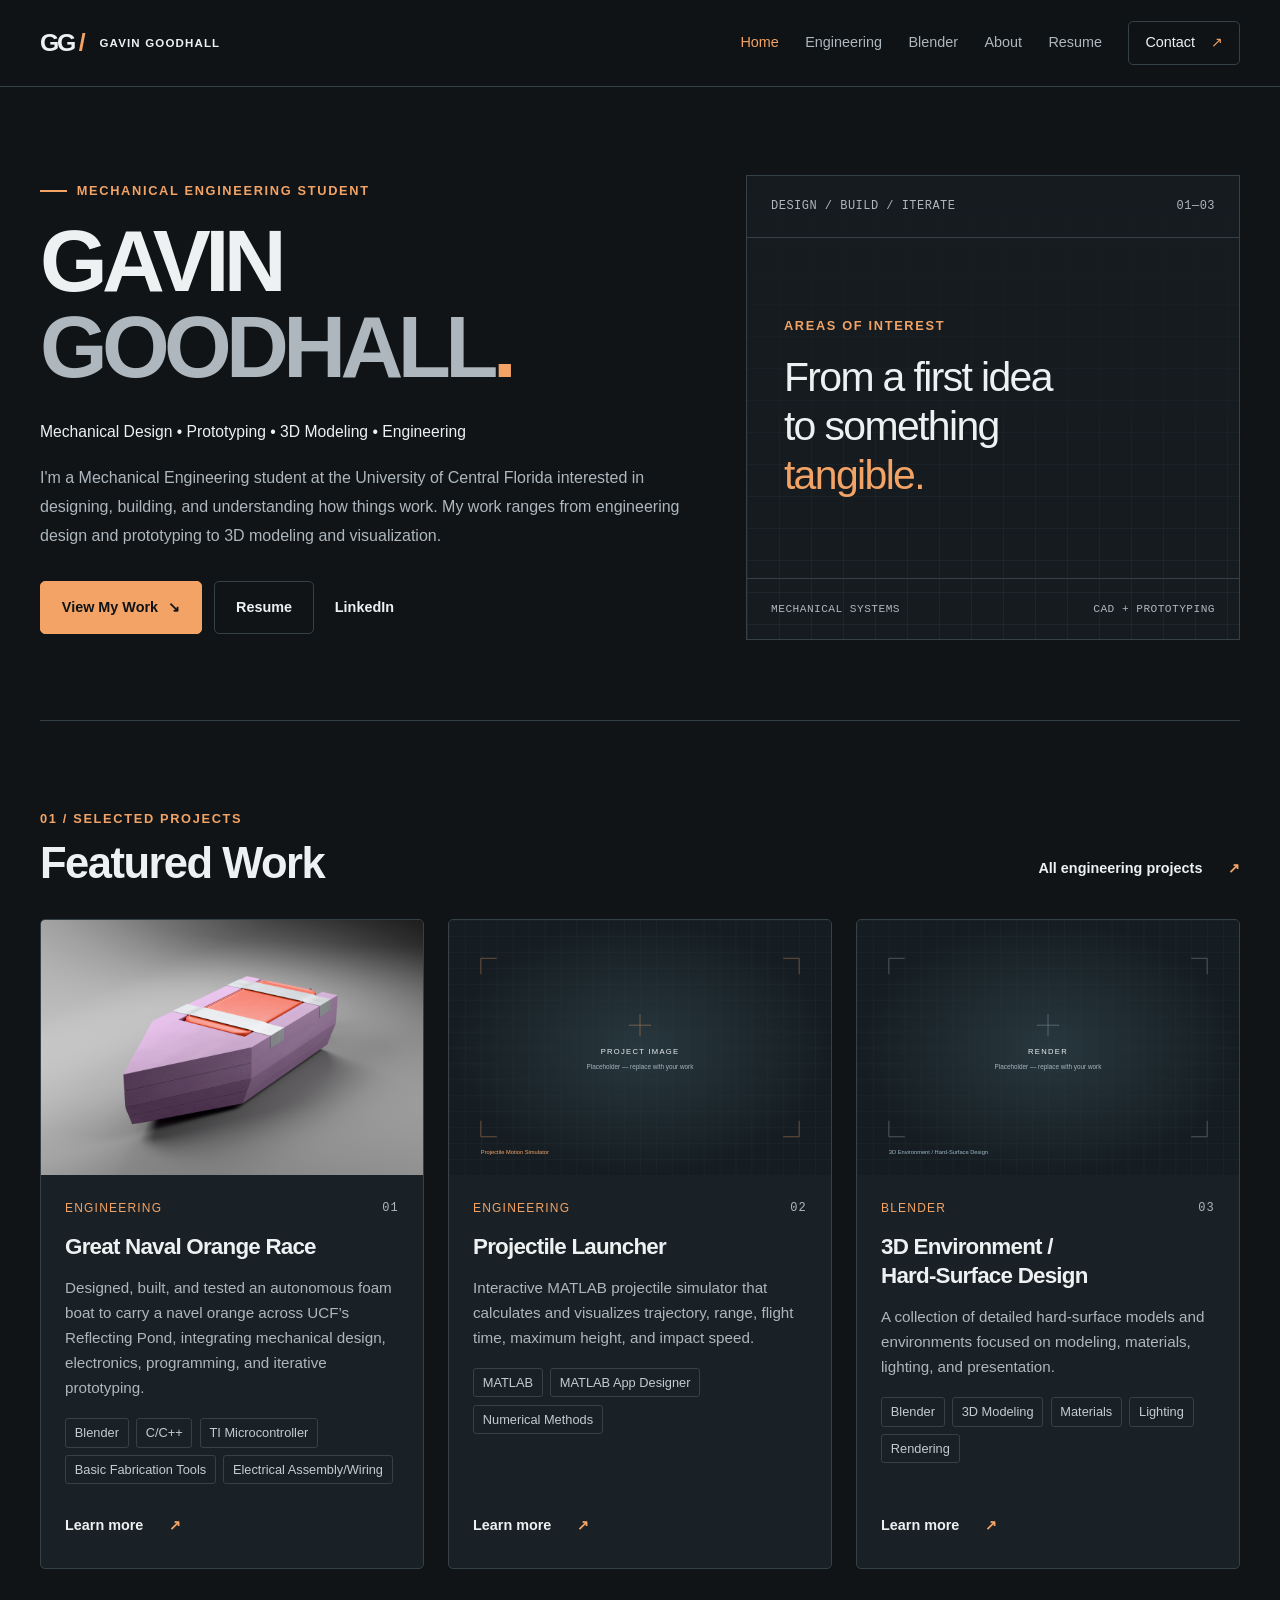
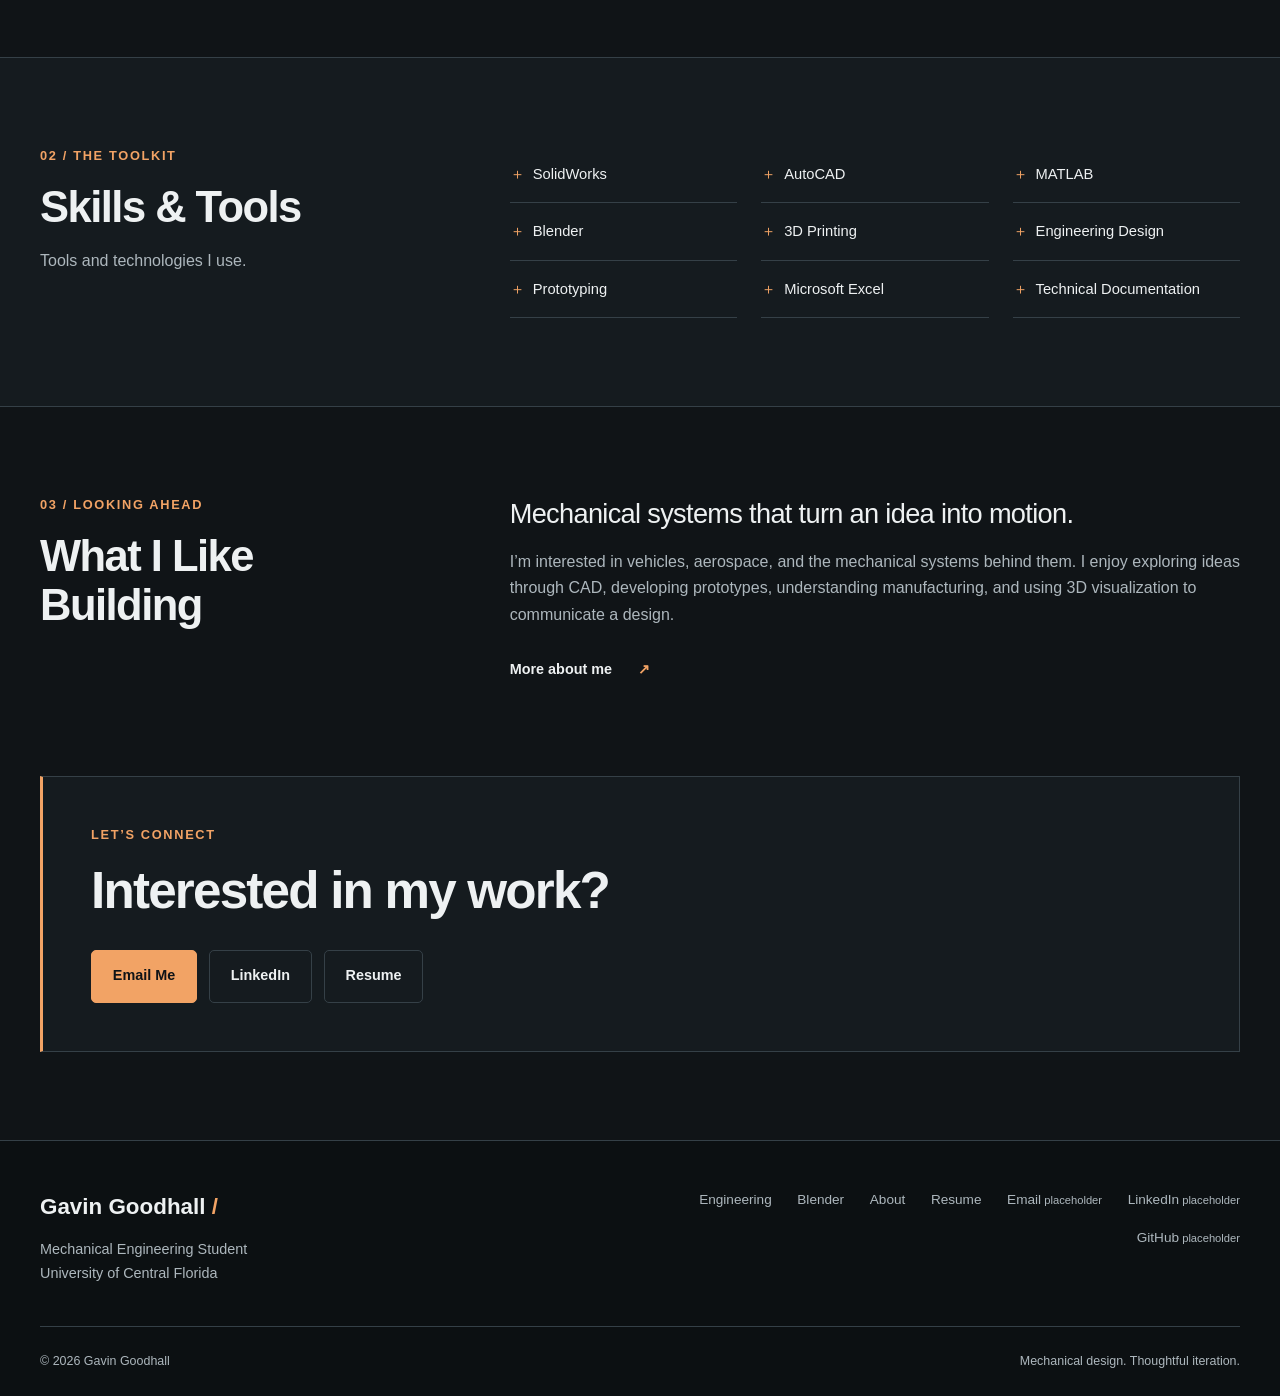
==== commit a283edea: "Update index.html" ====
--- a/index.html
+++ b/index.html
@@ -116,20 +116,18 @@
                 <span>Engineering</span>
                 <span>02</span>
               </div>
-              <h3>Projectile Motion Simulator</h3>
+              <h3>Projectile Launcher</h3>
               <p>
-                An interactive MATLAB application used to model projectile motion with adjustable
-                launch velocity, launch angle, and gravitational acceleration.
+                Interactive MATLAB projectile simulator that calculates and visualizes trajectory, range, flight time, maximum height, and impact speed.
               </p>
               <ul class="tags" aria-label="Tools and technologies">
                 <li>MATLAB</li>
-                <li>App Designer</li>
+                <li>MATLAB App Designer</li>
                 <li>Numerical Methods</li>
               </ul>
               <a class="text-link" href="projects/projectile-simulator.html">Learn more<span class="sr-only">: Projectile Motion Simulator</span><span aria-hidden="true">↗</span></a>
             </div>
           </article>
-          <!-- PROJECT CARD: duplicate this article to add work. -->
 
           <article class="project-card">
             <a class="image-link" href="blender.html" tabindex="-1" aria-hidden="true"><img src="assets/images/blender-feature.svg" alt="Placeholder for 3D environment and hard-surface renders" width="1200" height="800" loading="lazy"></a>
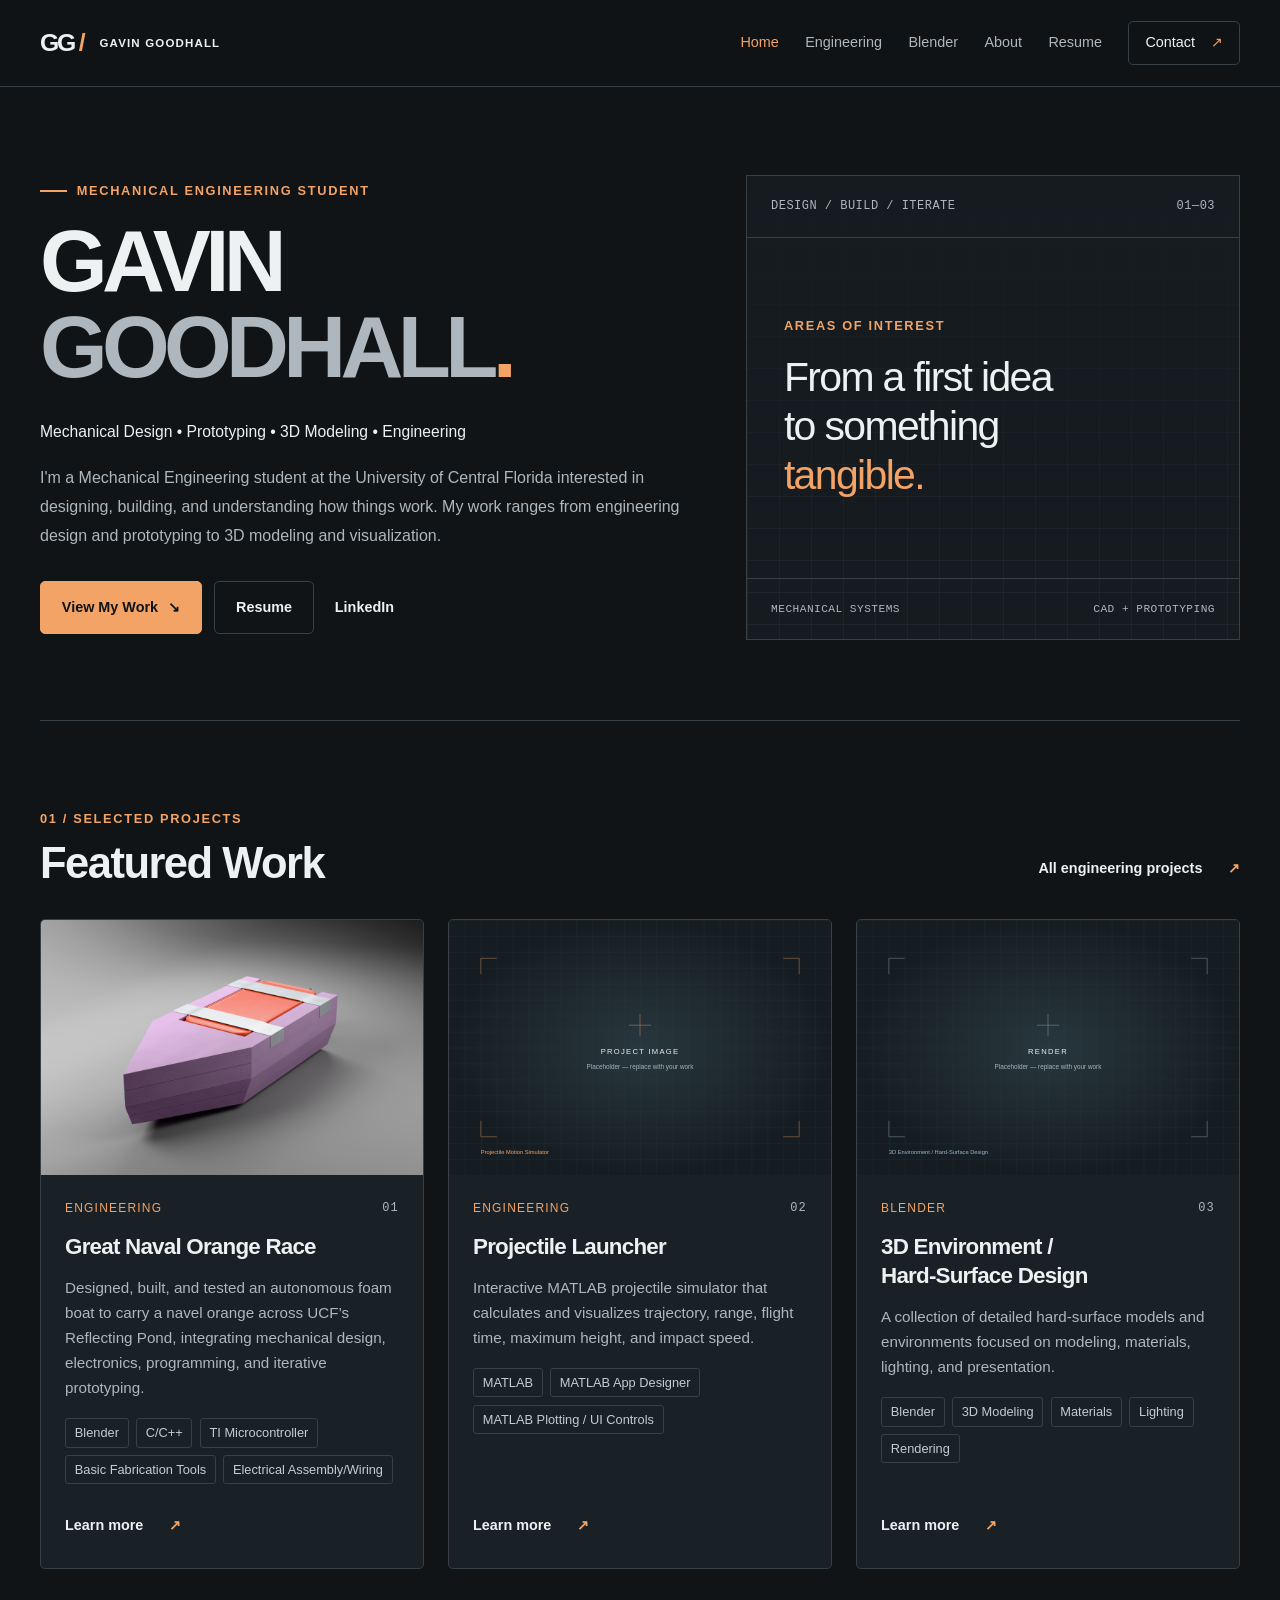
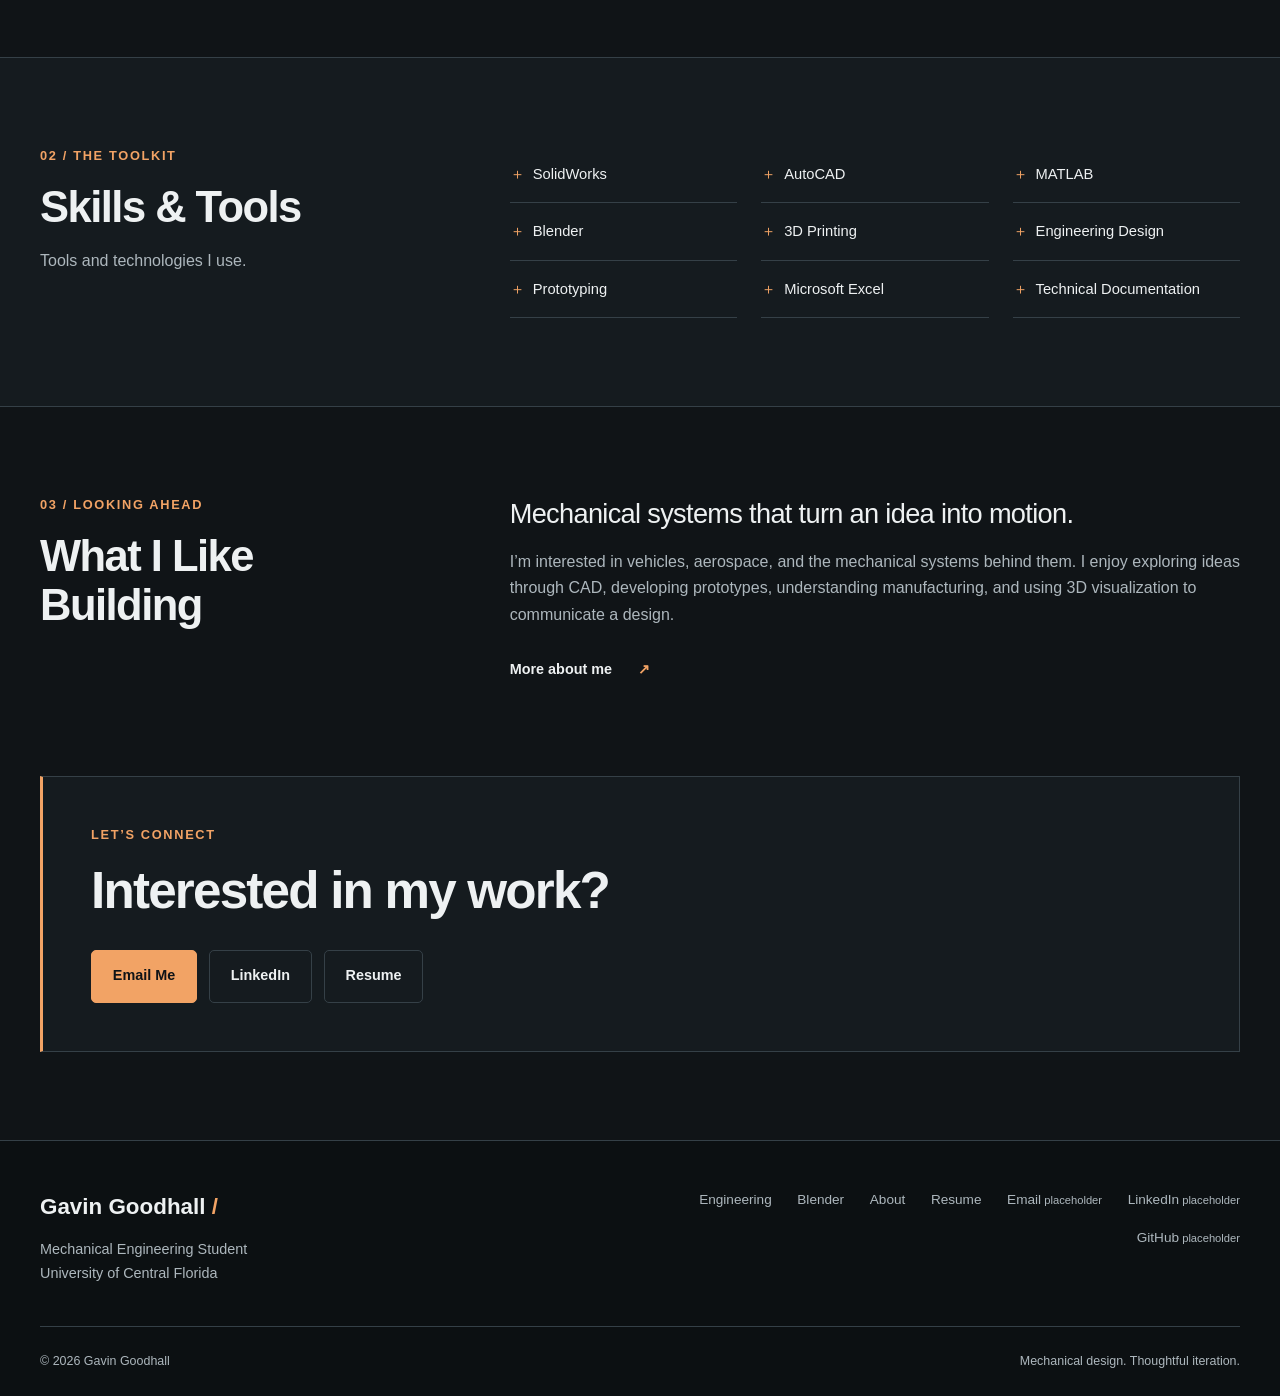
==== commit 26a66fd1: "made template project" ====
--- a/index.html
+++ b/index.html
@@ -123,7 +123,7 @@
               <ul class="tags" aria-label="Tools and technologies">
                 <li>MATLAB</li>
                 <li>MATLAB App Designer</li>
-                <li>Numerical Methods</li>
+                <li>MATLAB Plotting / UI Controls</li>
               </ul>
               <a class="text-link" href="projects/projectile-simulator.html">Learn more<span class="sr-only">: Projectile Motion Simulator</span><span aria-hidden="true">↗</span></a>
             </div>
--- a/css/style.css
+++ b/css/style.css
@@ -1425,3 +1425,84 @@
   }
 
 }
+
+/* Embedded MATLAB-to-JavaScript launcher; styles are scoped to this app. */
+.launcher-app {
+  margin-top: 1.5rem;
+  padding: 1.5rem;
+  border: 1px solid var(--border-color);
+  border-radius: var(--radius);
+  background: var(--surface);
+  min-width: 0;
+}
+.launcher-controls {
+  display: grid;
+  grid-template-columns: repeat(2, minmax(0, 1fr));
+  gap: 1.5rem;
+}
+.launcher-field { min-width: 0; }
+.launcher-field label {
+  display: flex;
+  justify-content: space-between;
+  flex-wrap: wrap;
+  gap: .25rem .75rem;
+  font-size: .9rem;
+}
+.launcher-field label > span { color: var(--accent); font-variant-numeric: tabular-nums; }
+.launcher-field input[type="range"] {
+  width: 100%;
+  margin: .45rem 0 0;
+  min-height: 32px;
+  accent-color: var(--accent);
+  cursor: pointer;
+}
+.launcher-field select {
+  width: 100%;
+  margin-top: .6rem;
+  padding: .65rem;
+  min-height: 44px;
+  background: var(--card-color);
+  color: var(--text);
+  border: 1px solid var(--border-color);
+  border-radius: var(--radius);
+  font: inherit;
+}
+.launcher-field :is(input, select):focus-visible { outline: 3px solid var(--accent); outline-offset: 4px; }
+.launcher-limits { display: flex; justify-content: space-between; color: var(--muted); font-size: .75rem; }
+.launcher-actions { grid-column: 1 / -1; display: flex; flex-wrap: wrap; gap: .75rem; }
+.launcher-plot { margin-top: 1.5rem; background: var(--background); border-radius: var(--radius); }
+.launcher-plot svg { display: block; width: 100%; height: 350px; overflow: visible; }
+.launcher-gridline { stroke: var(--border-color); stroke-width: 1; }
+.launcher-tick { fill: var(--muted); font-size: 12px; }
+.launcher-axis-label { fill: var(--text); font-size: 13px; }
+.launcher-path { fill: none; stroke: var(--accent); stroke-width: 2.5; stroke-linejoin: round; }
+.launcher-projectile { fill: var(--accent); }
+.launcher-marker { stroke: var(--text); stroke-width: 2; }
+.launcher-peak { stroke: var(--accent); }
+.launcher-legend { display: flex; flex-wrap: wrap; gap: .5rem 1.5rem; margin-top: .75rem; font-size: .8rem; }
+.launcher-legend span { color: var(--accent); }
+.launcher-results { display: grid; grid-template-columns: repeat(4, minmax(0, 1fr)); gap: .75rem; margin: 1.5rem 0 0; }
+.launcher-results > div { padding: .75rem; background: var(--card-color); border: 1px solid var(--border-color); border-radius: var(--radius); }
+.launcher-results dt { color: var(--muted); font-size: .8rem; }
+.launcher-results dd { margin: .35rem 0 0; font-weight: 600; font-size: 1rem; overflow-wrap: anywhere; font-variant-numeric: tabular-nums; }
+.launcher-status { min-height: 3em; margin-top: 1rem; font-size: .85rem; }
+@media (max-width: 1100px) {
+  .launcher-results { grid-template-columns: repeat(2, minmax(0, 1fr)); }
+}
+@media (max-width: 560px) {
+  .launcher-app { padding: .85rem; }
+  .launcher-controls { grid-template-columns: minmax(0, 1fr); }
+}
+
+/* Explicit reset styling prevents the browser's default white button background. */
+.launcher-actions .button[type="reset"] {
+  appearance: none;
+  background: var(--surface);
+  color: var(--text);
+  border-color: var(--muted);
+}
+
+.launcher-actions .button[type="reset"]:hover {
+  background: var(--card-color);
+  border-color: var(--accent);
+}
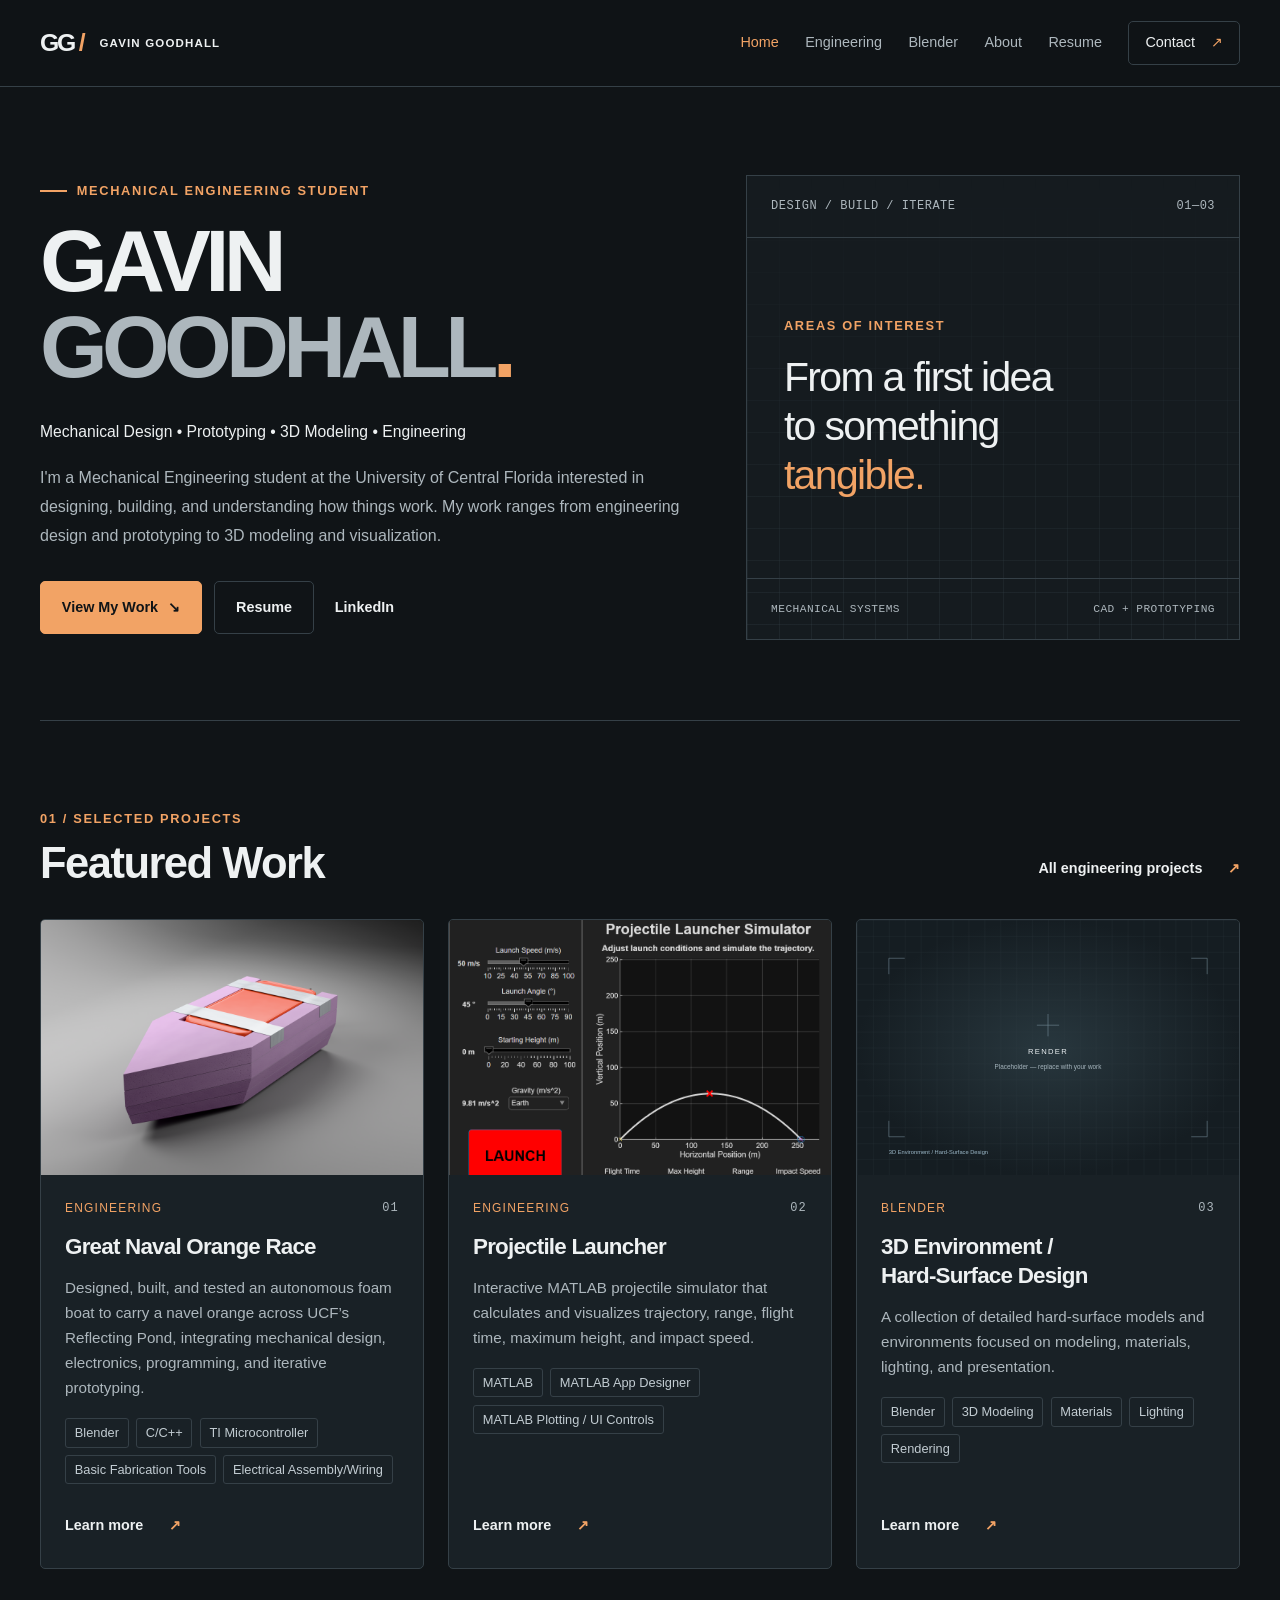
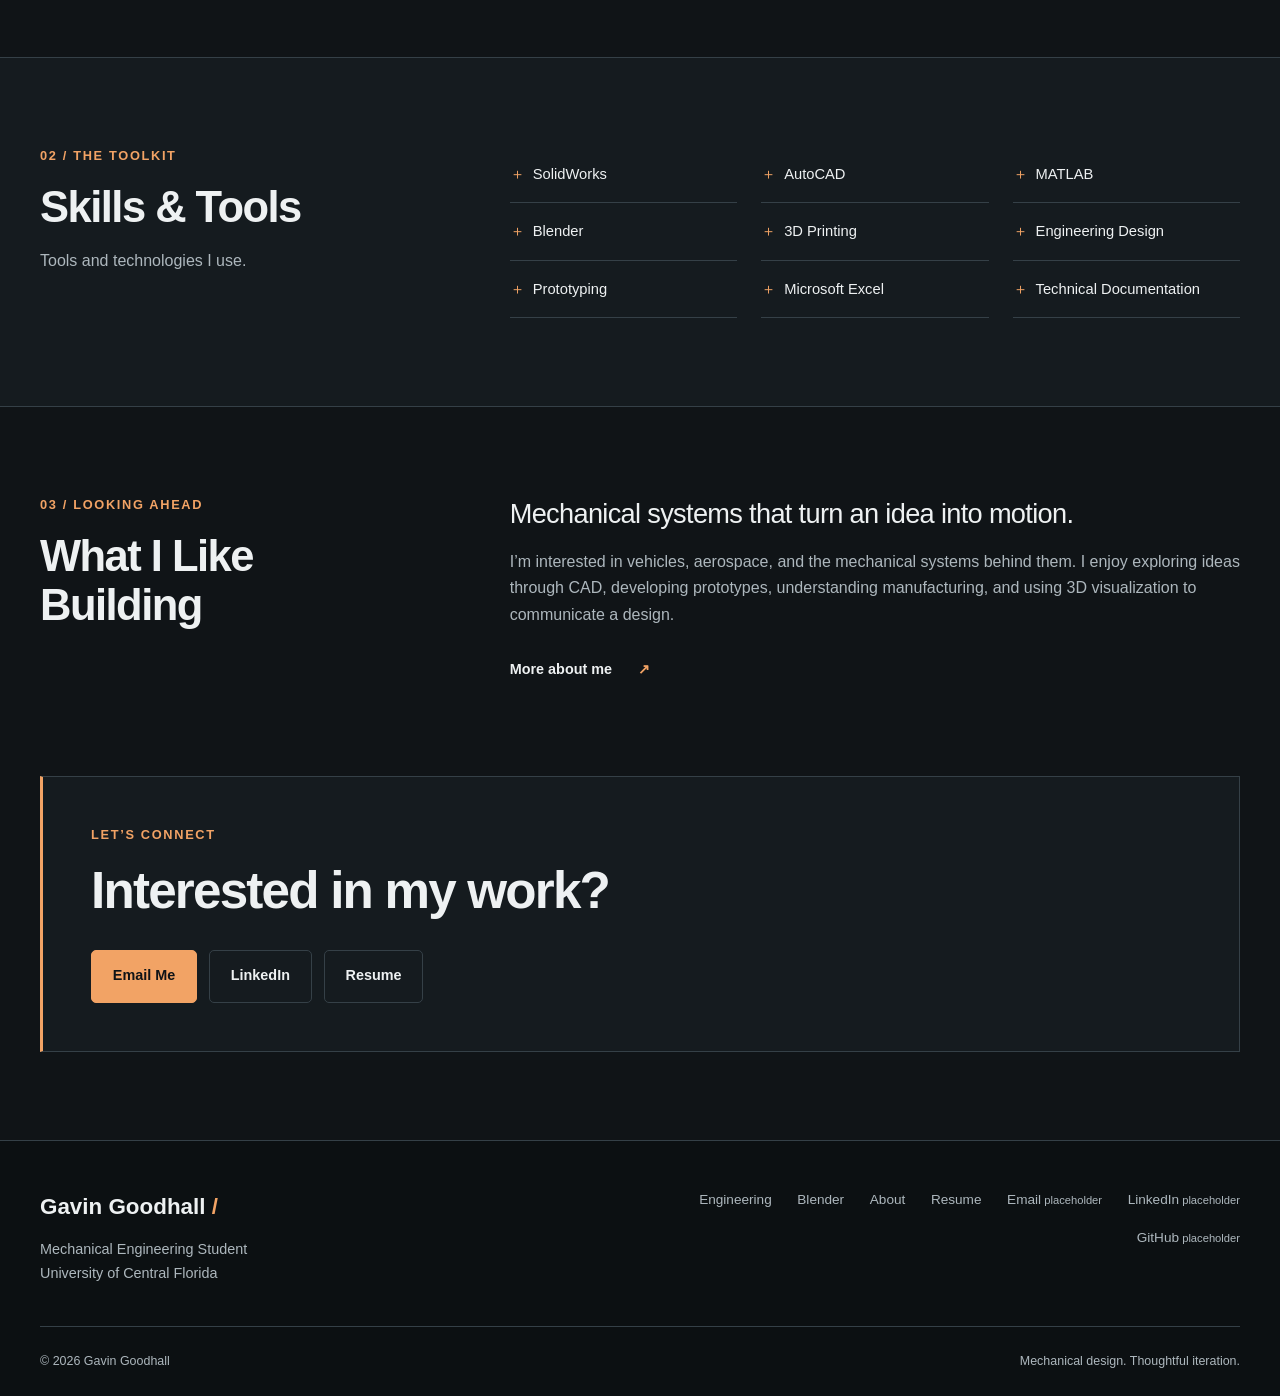
==== commit 8235f4cc: "various updates" ====
--- a/index.html
+++ b/index.html
@@ -110,7 +110,7 @@
           </article>
 
           <article class="project-card">
-            <a class="image-link" href="projects/projectile-simulator.html" tabindex="-1" aria-hidden="true"><img src="assets/images/projectile-simulator.svg" alt="Placeholder for Projectile Motion Simulator project image" width="1200" height="800" loading="lazy"></a>
+            <a class="image-link" href="projects/projectile-simulator.html" tabindex="-1" aria-hidden="true"><img src="assets/images/Projectile Launcher/hero_launcher.png" alt="Placeholder for Projectile Motion Simulator project image" width="1200" height="800" loading="lazy"></a>
             <div class="card-body">
               <div class="card-meta">
                 <span>Engineering</span>
